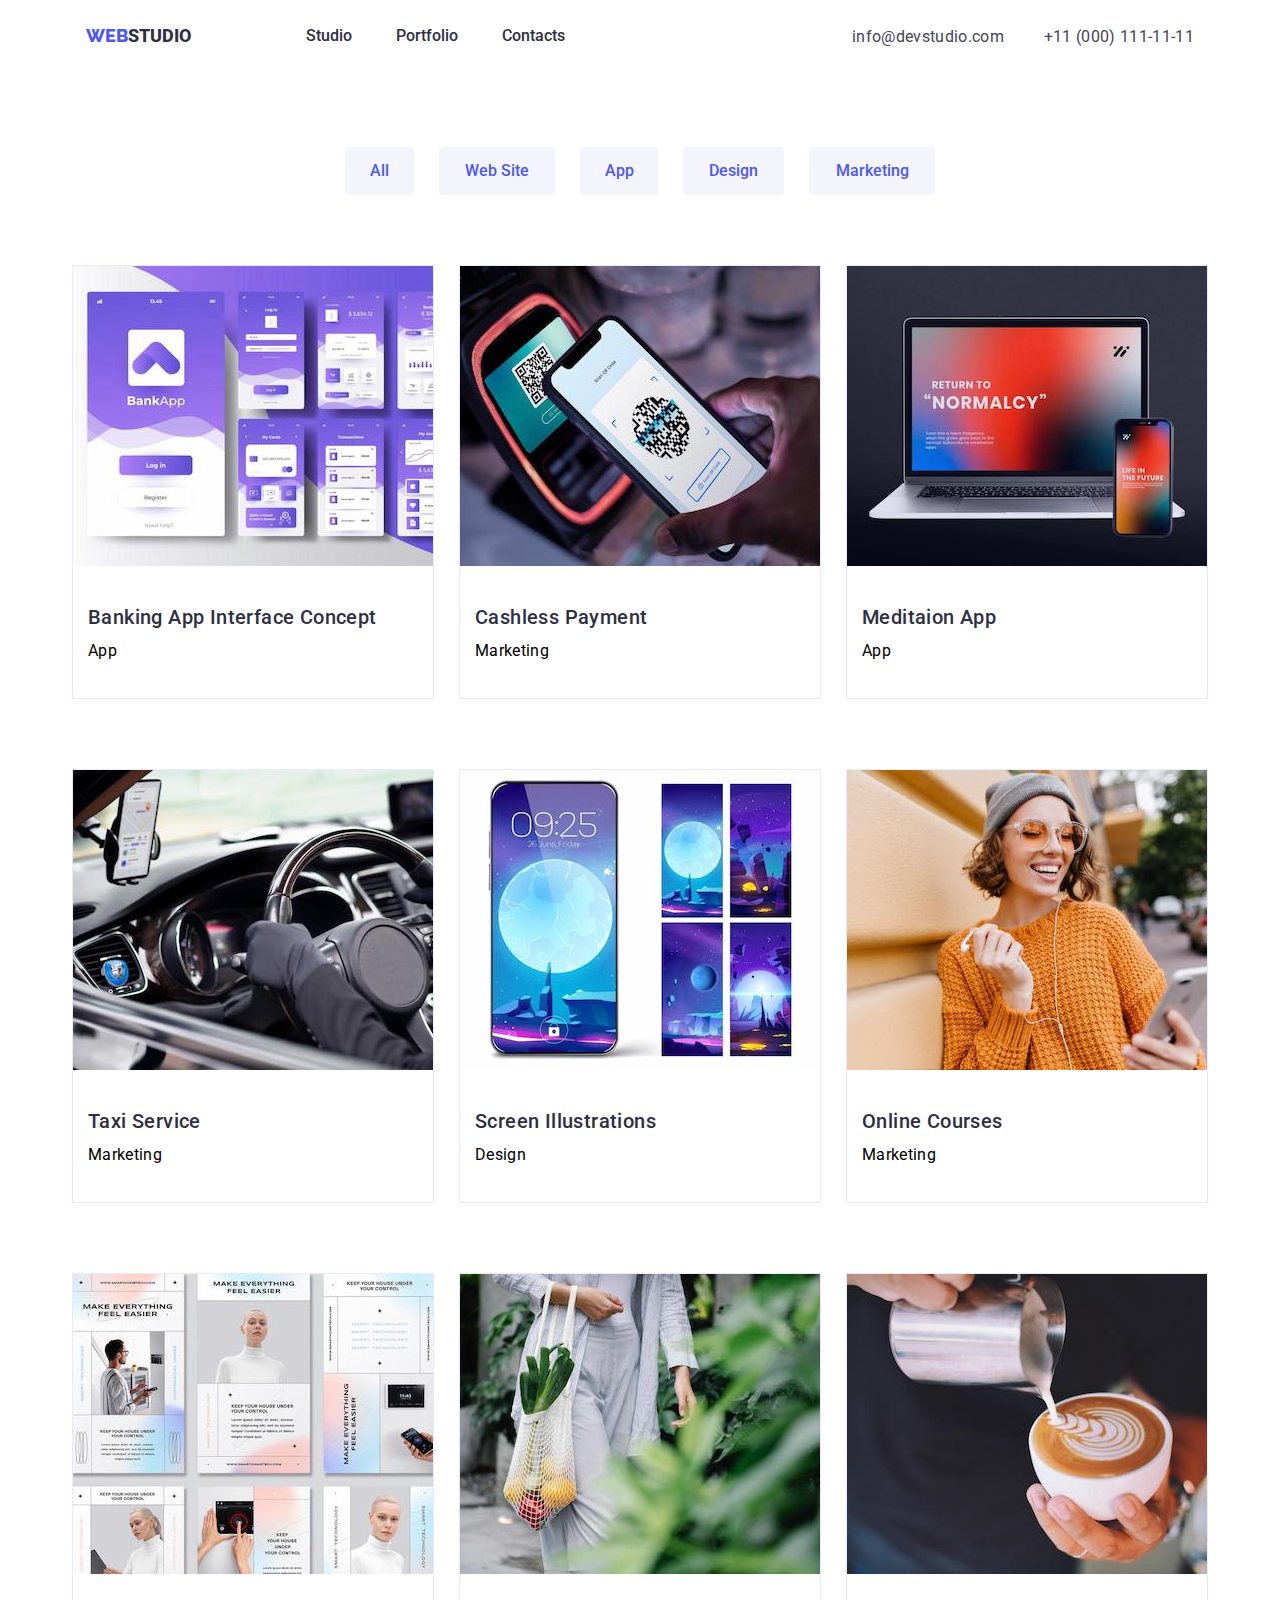
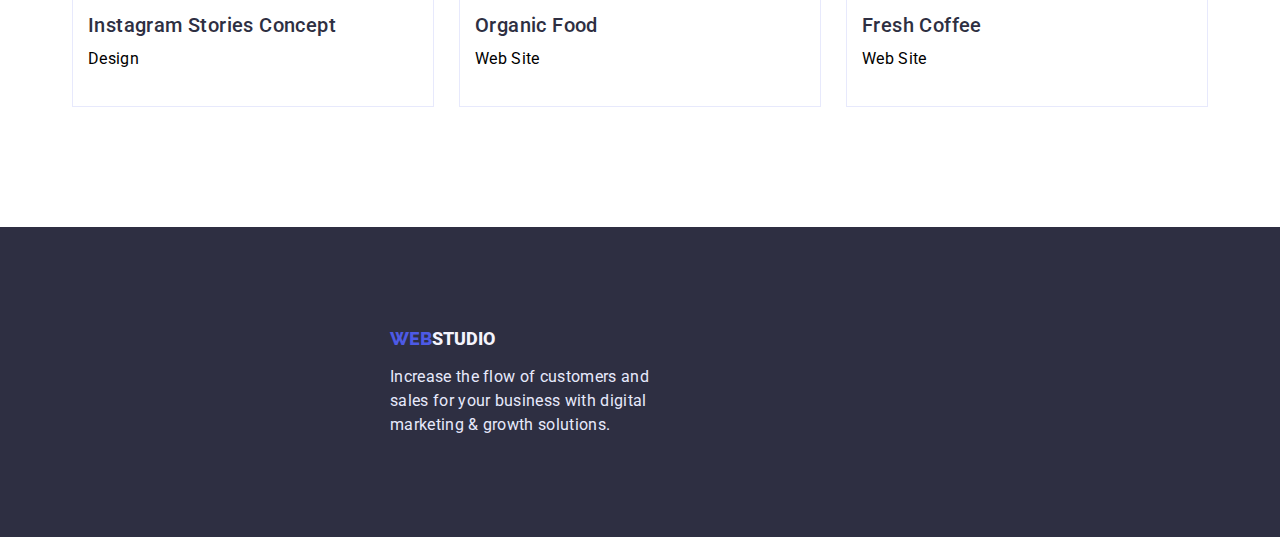
==== portfolio.html @ e14fdb41 "Update portfolio.html" ====
<!DOCTYPE html>
<html lang="en">

<head>
    <meta charset="UTF-8">
    <meta http-equiv="X-UA-Compatible" content="IE=edge">
    <meta name="viewport" content="width=device-width, initial-scale=1.0">
    <link href="https://fonts.googleapis.com/css2?family=Roboto:wght@400;500;700&display=swap" rel="stylesheet">
    <link href="https://fonts.googleapis.com/css2?family=Raleway:wght@800&display=swap" rel="stylesheet">
    <title>WebStudio</title>
    <link rel="stylesheet" href="style/portfolio.css">
    <link rel="stylesheet" href="node_modules/modern-normalize/modern-normalize.css" type="text/html">
</head>

<body>
    <header class="webstudio-header">
        <nav class="webstudio-nav">
            <a class="webstudio-nav-logo" href="./index.html"><span class="webstudio-nav-link-color">WEB</span>STUDIO</a>
            <ul class="webstudio-header-menu">
                <li><a href="./index.html">Studio</a></li>
                <li><a href="./portfolio.html">Portfolio</a></li>
                <li><a href="">Contacts</a></li>
            </ul>
        </nav>
        <address class="webstudio-header-contant">
            <ul class="webstudio-header-contant-email-phone">
                <li><a href="mailto:info@devstudio.com">info@devstudio.com</a></li>
                <li><a href="tel:+110001111111">+11 (000) 111-11-11</a></li>
            </ul>
        </address>
    </header>

    <main>
        <section class="webstudio-filter-container" >
            <ul class="webstudio-filter-buttons" width="1158">
                <li><button class="webstudio-services-style-buttons-all" type="button">All</button></li>
                <li><button class="webstudio-services-style-buttons-web-site" type="button">Web Site</button></li>
                <li><button class="webstudio-services-style-buttons-app" type="button">App</button></li>
                <li><button class="webstudio-services-style-buttons-design" type="button">Design</button></li>
                <li><button class="webstudio-services-style-buttons-marketing" type="button">Marketing</button></li>
            </ul>

                <ul class="webstudio-filter-services-cards" width="1158">
                    <li class="webstudio-cards-banking-app-section">
                        <img src="images/banking-app-edited-1.jpg" alt="banking-app" width="360">
                        <h2 class="webstudio-cards-banking-app-title">Banking App Interface Concept</h2>
                        <p class="webstudio-cards-banking-app-text">App</p>
                    </li>
                    <li class="webstudio-cards-cashless-payment-section">
                        <img src="images/cashless-payment-edited-2.jpg" alt="cashless-payment" width="360">
                        <h2 class="webstudio-cards-cashless-payment-title">Cashless Payment</h2>
                        <p class="webstudio-cards-cashless-payment-text">Marketing</p>
                    </li>
                    <li class="webstudio-cards-meditaion-app-section">
                        <img src="images/meditataion-app-edited-3.jpg" alt="meditaion-app" width="360">
                        <h2 class="webstudio-cards-meditaion-app-title">Meditaion App</h2>
                        <p class="webstudio-cards-meditaion-app-text">App</p>
                    </li>
                </ul>
                <ul class="webstudio-filter-services-cards">
                    <li class="webstudio-cards-taxi-service-section">
                        <img src="images/taxi-service-edited-4.jpg" alt="taxi-service" width="360">
                        <h2 class="webstudio-cards-taxi-service-title">Taxi Service</h2>
                        <p class="webstudio-cards-taxi-service-text">Marketing</p>
                    </li>
                    <li class="webstudio-cards-screen-illustrations-section">
                        <img src="images/screen-illustrations-edited-5.jpg" alt="screen-illustrations" width="360">
                        <h2 class="webstudio-cards-screen-illustrations-title">Screen Illustrations</h2>
                        <p class="webstudio-cards-screen-illustrations-text">Design</p>
                    </li>
                    <li class="webstudio-cards-online-courses-section">
                        <img src="images/online-courses-edited-6.jpg" alt="online-courses" width="360">
                        <h2 class="webstudio-cards-online-courses-title">Online Courses</h2>
                        <p class="webstudio-cards-online-courses-text">Marketing</p>
                    </li>
                </ul>
                <ul class="webstudio-filter-services-cards">
                    <li class="webstudio-cards-instagram-stories-concept-section">
                        <img src="images/instagram-stories-concept-7.jpg" alt="instagram-stories-concept" width="360">
                        <h2 class="webstudio-cards-online-courses-title">Instagram Stories Concept</h2>
                        <p class="webstudio-cards-online-courses-text">Design</p>
                    </li>
                    <li class="webstudio-cards-organic-food-section">
                        <img src="images/organic-food-edited-8.jpg" alt="organic-food" width="360">
                        <h2 class="webstudio-cards-online-courses-title">Organic Food</h2>
                        <p class="webstudio-cards-online-courses-text">Web Site</p>
                    </li>
                    <li class="webstudio-cards-fresh-coffee-section">
                        <img src="images/fresh-coffee-edited-9.jpg" alt="organic-food" width="360">
                        <h2 class="webstudio-cards-fresh-coffee-title">Fresh Coffee</h2>
                        <p class="webstudio-cards-fresh-coffee-text">Web Site</p>
                    </li>
                </ul>

        </section>
    </main>

    <footer class="webstudio-footer">
        <a class="webstudio-footer-logo" href="./index.html"><span class="webstudio-footer-link-color">WEB</span>STUDIO</a>
    
        <p class="webstudio-footer-text">Increase the flow of customers and sales for your business with digital marketing &
            growth solutions.</p>
    </footer>
</body>
</html>
---- style/portfolio.css ----
* {
    margin: 0;
    padding: 0;
    font-family: 'Roboto', sans-serif;
    text-decoration: none;
    list-style: none;
}

:root {
    --Primary-Brand: #4D5AE5;
    --Pressed-state: #404BBF;
    --Dark: #2E2F42;
    --Text: #434455;
    --Light: #F4F4FD;
    --White: #FFFFFF;
    --Accent: #E7E9FC;
    --Cloud: #F4F4FD;
}

/*Header*/

.webstudio-header {
    height: 72px;
    display: flex;
    justify-content: center;
    flex-wrap: wrap;
    align-self: center;
}

.webstudio-nav {
    display: flex;
    align-items: center;
}

.webstudio-header-menu {
    width: 361px;
    height: 24px;
    font-size: 16px;
    margin-left: 75px;
}

.webstudio-nav-logo {
    color: var(--Dark);
    font-style: normal;
    font-weight: 800;
    font-size: 18px;
    line-height: 1.33;
}

.webstudio-nav-link-color {
    color: var(--Primary-Brand);
    font-family: 'Raleway';
    font-style: normal;
    font-weight: 800;
    font-size: 18px;
    line-height: 1;
}

.webstudio-header-menu a {
    font-style: normal;
    font-weight: 500;
    font-size: 16px;
    line-height: 1.5;
    color: var(--Dark);
}

.webstudio-header-menu a:hover {
    cursor: pointer;
}

.webstudio-header-menu li {
    display: inline-block;
    padding-left: 40px;
}

.webstudio-header-contant-email-phone {
    display: flex;
    margin-left: 185px;
}

.webstudio-header-contant-email-phone li {
    padding-left: 40px;
    padding-top: 25px;
}

.webstudio-header-contant a {
    color: var(--Text);
    font-style: normal;
    font-weight: 400;
    font-size: 16px;
    line-height: 1.5;
    letter-spacing: 0.02em;
}

/*Services*/

.webstudio-filter-container {
    margin-top: 75px;
}

.webstudio-filter-buttons {
    display: flex;
    justify-content: center;
    flex-wrap: wrap;
    margin-right: auto;
    margin-left: auto;
}

.webstudio-services-style-buttons-all {
    width: 69px;
    height: 48px;
    border: none;
    outline: none;
    background: var(--Light);
    color: var(--Primary-Brand);
    border-radius: 4px;
    font-weight: 500;
    font-size: 16px;
    line-height: 24px;
}

.webstudio-services-style-buttons-all:hover,
.webstudio-services-style-buttons-all:focus {
    background: var(--Pressed-state);
    color: var(--White);
    cursor: pointer;
    box-shadow: 0px 3px 1px rgba(0, 0, 0, 0.1),
        0px 2px 1px rgba(0, 0, 0, 0.08),
        0px 2px 2px rgba(0, 0, 0, 0.12);
}

.webstudio-services-style-buttons-web-site {
    width: 116px;
    height: 48px;
    border: none;
    outline: none;
    background: var(--Light);
    color: var(--Primary-Brand);
    border-radius: 4px;
    font-weight: 500;
    font-size: 16px;
    line-height: 24px;
    margin-left: 25px;
}

.webstudio-services-style-buttons-web-site:hover,
.webstudio-services-style-buttons-web-site:focus {
    background: var(--Pressed-state);
    color: var(--White);
    cursor: pointer;
    box-shadow: 0px 3px 1px rgba(0, 0, 0, 0.1),
        0px 2px 1px rgba(0, 0, 0, 0.08),
        0px 2px 2px rgba(0, 0, 0, 0.12);
}

.webstudio-services-style-buttons-app {
    width: 78px;
    height: 48px;
    border: none;
    outline: none;
    background: var(--Light);
    color: var(--Primary-Brand);
    border-radius: 4px;
    font-weight: 500;
    font-size: 16px;
    line-height: 24px;
    margin-left: 25px;
}

.webstudio-services-style-buttons-app:hover,
.webstudio-services-style-buttons-app:focus {
    background: var(--Pressed-state);
    color: var(--White);
    cursor: pointer;
    box-shadow: 0px 3px 1px rgba(0, 0, 0, 0.1),
        0px 2px 1px rgba(0, 0, 0, 0.08),
        0px 2px 2px rgba(0, 0, 0, 0.12);
}

.webstudio-services-style-buttons-design {
    width: 101px;
    height: 48px;
    border: none;
    outline: none;
    background: var(--Light);
    color: var(--Primary-Brand);
    border-radius: 4px;
    font-weight: 500;
    font-size: 16px;
    line-height: 24px;
    margin-left: 25px;
}

.webstudio-services-style-buttons-design:hover,
.webstudio-services-style-buttons-design:focus {
    background: var(--Pressed-state);
    color: var(--White);
    cursor: pointer;
    box-shadow: 0px 3px 1px rgba(0, 0, 0, 0.1),
        0px 2px 1px rgba(0, 0, 0, 0.08),
        0px 2px 2px rgba(0, 0, 0, 0.12);
}

.webstudio-services-style-buttons-marketing {
    width: 126px;
    height: 48px;
    border: none;
    outline: none;
    background: var(--Light);
    color: var(--Primary-Brand);
    border-radius: 4px;
    font-weight: 500;
    font-size: 16px;
    line-height: 24px;
    margin-left: 25px;
}

.webstudio-services-style-buttons-marketing:hover,
.webstudio-services-style-buttons-marketing:focus {
    background: var(--Pressed-state);
    color: var(--White);
    cursor: pointer;
    box-shadow: 0px 3px 1px rgba(0, 0, 0, 0.1),
        0px 2px 1px rgba(0, 0, 0, 0.08),
        0px 2px 2px rgba(0, 0, 0, 0.12);
}

/*filter-services*/

.webstudio-filter-services-cards {
    display: flex;
    flex-wrap: wrap;
    justify-content: center;
    margin: 70px 50px;
}

/*banking-app*/

.webstudio-cards-banking-app-section {
    width: 360px;
    border: 1px solid var(--Accent);
    background: var(--White);
}

.webstudio-filter-services-cards-container {
    display: flex;
    justify-content: center;
    align-items: center;
}

.webstudio-cards-banking-app-title {
    font-style: normal;
    font-weight: 500;
    font-size: 20px;
    line-height: 1.2;
    letter-spacing: 0.02em;
    color: var(--Dark);
    padding-top: 35px;
    padding-left: 15px;
}

.webstudio-cards-banking-app-text {
    padding: 10px 0px 35px 15px;
    font-style: normal;
    font-size: 16px;
    line-height: 1.5;
    letter-spacing: 0.02em;
}

/*Cashless Payment*/

.webstudio-cards-cashless-payment-section {
    width: 360px;
    border: 1px solid var(--Accent);
    background: var(--White);
    margin-left: 25px;
}

.webstudio-cards-cashless-payment-title {
    font-style: normal;
    font-weight: 500;
    font-size: 20px;
    line-height: 1.2;
    letter-spacing: 0.02em;
    color: var(--Dark);
    padding-top: 35px;
    padding-left: 15px;
}

.webstudio-cards-cashless-payment-text {
    padding: 10px 0px 35px 15px;
    font-style: normal;
    font-size: 16px;
    line-height: 1.5;
    letter-spacing: 0.02em;
}

/*Meditaion App*/

.webstudio-cards-meditaion-app-section {
    width: 360px;
    border: 1px solid var(--Accent);
    background: var(--White);
    margin-left: 25px;
}

.webstudio-cards-meditaion-app-title {
    font-style: normal;
    font-weight: 500;
    font-size: 20px;
    line-height: 1.2;
    letter-spacing: 0.02em;
    color: var(--Dark);
    padding-top: 35px;
    padding-left: 15px;
}

.webstudio-cards-meditaion-app-text {
    padding: 10px 0px 35px 15px;
    font-style: normal;
    font-size: 16px;
    line-height: 1.5;
    letter-spacing: 0.02em;
}

/*Taxi Service*/

.webstudio-cards-taxi-service-section {
    width: 360px;
    border: 1px solid var(--Accent);
    background: var(--White);
}

.webstudio-cards-taxi-service-title {
    font-style: normal;
    font-weight: 500;
    font-size: 20px;
    line-height: 1.2;
    letter-spacing: 0.02em;
    color: var(--Dark);
    padding-top: 35px;
    padding-left: 15px;
}

.webstudio-cards-taxi-service-text {
    padding: 10px 0px 35px 15px;
    font-style: normal;
    font-size: 16px;
    line-height: 1.5;
    letter-spacing: 0.02em;
}

/*Screen Illustrations*/

.webstudio-cards-screen-illustrations-section {
    width: 360px;
    border: 1px solid var(--Accent);
    background: var(--White);
    margin-left: 25px;
}

.webstudio-cards-screen-illustrations-title {
    font-style: normal;
    font-weight: 500;
    font-size: 20px;
    line-height: 1.2;
    letter-spacing: 0.02em;
    color: var(--Dark);
    padding-top: 35px;
    padding-left: 15px;
}

.webstudio-cards-screen-illustrations-text {
    padding: 10px 0px 35px 15px;
    font-style: normal;
    font-size: 16px;
    line-height: 1.5;
    letter-spacing: 0.02em;
}

/*Online Courses*/

.webstudio-cards-online-courses-section {
    width: 360px;
    border: 1px solid var(--Accent);
    background: var(--White);
    margin-left: 25px;
}

.webstudio-cards-online-courses-title {
    font-style: normal;
    font-weight: 500;
    font-size: 20px;
    line-height: 1.2;
    letter-spacing: 0.02em;
    color: var(--Dark);
    padding-top: 35px;
    padding-left: 15px;
}

.webstudio-cards-online-courses-text {
    padding: 10px 0px 35px 15px;
    font-style: normal;
    font-size: 16px;
    line-height: 1.5;
    letter-spacing: 0.02em;
}

/*Instagram Stories Concept*/

.webstudio-cards-instagram-stories-concept-section {
    width: 360px;
    border: 1px solid var(--Accent);
    background: var(--White);
}

.webstudio-cards-instagram-stories-concept-title {
    font-style: normal;
    font-weight: 500;
    font-size: 20px;
    line-height: 1.2;
    letter-spacing: 0.02em;
    color: var(--Dark);
    padding-top: 35px;
    padding-left: 15px;
}

.webstudio-cards-instagram-stories-concept-text {
    padding: 10px 0px 35px 15px;
    font-style: normal;
    font-size: 16px;
    line-height: 1.5;
    letter-spacing: 0.02em;
}

/*Organic Food*/

.webstudio-cards-organic-food-section {
    width: 360px;
    border: 1px solid var(--Accent);
    background: var(--White);
    margin-left: 25px;
}

.webstudio-cards-organic-food-title {
    font-style: normal;
    font-weight: 500;
    font-size: 20px;
    line-height: 1.2;
    letter-spacing: 0.02em;
    color: var(--Dark);
    padding-top: 35px;
    padding-left: 15px;
}

.webstudio-cards-organic-food-text {
    padding: 10px 0px 35px 15px;
    font-style: normal;
    font-size: 16px;
    line-height: 1.5;
    letter-spacing: 0.02em;
}

/*Fresh Coffee*/

.webstudio-cards-fresh-coffee-section {
    width: 360px;
    border: 1px solid var(--Accent);
    background: var(--White);
    margin-left: 25px;
}

.webstudio-cards-fresh-coffee-title {
    font-style: normal;
    font-weight: 500;
    font-size: 20px;
    line-height: 1.2;
    letter-spacing: 0.02em;
    color: var(--Dark);
    padding-top: 35px;
    padding-left: 15px;
}

.webstudio-cards-fresh-coffee-text {
    padding: 10px 0px 35px 15px;
    font-style: normal;
    font-size: 16px;
    line-height: 1.5;
    letter-spacing: 0.02em;
}

/*Footer*/

.webstudio-footer {
    display: flex;
    flex-direction: column;
    justify-content: center;
    padding-left: 390px;
    height: 310px;
    background: var(--Dark);
    margin-top: 120px;
}

.webstudio-footer-logo {
    color: var(--Cloud);
    font-style: normal;
    font-weight: 800;
    font-size: 18px;
    line-height: 1.33;
}

.webstudio-footer-link-color {
    color: var(--Primary-Brand);
    font-family: 'Raleway';
    font-style: normal;
    font-weight: 800;
    font-size: 18px;
    line-height: 1;
}

.webstudio-footer-text {
    width: 264px;
    font-style: normal;
    font-weight: 400;
    font-size: 16px;
    line-height: 1.5;
    color: var(--Accent);
    padding-top: 15px;
    letter-spacing: 0.02em;
}
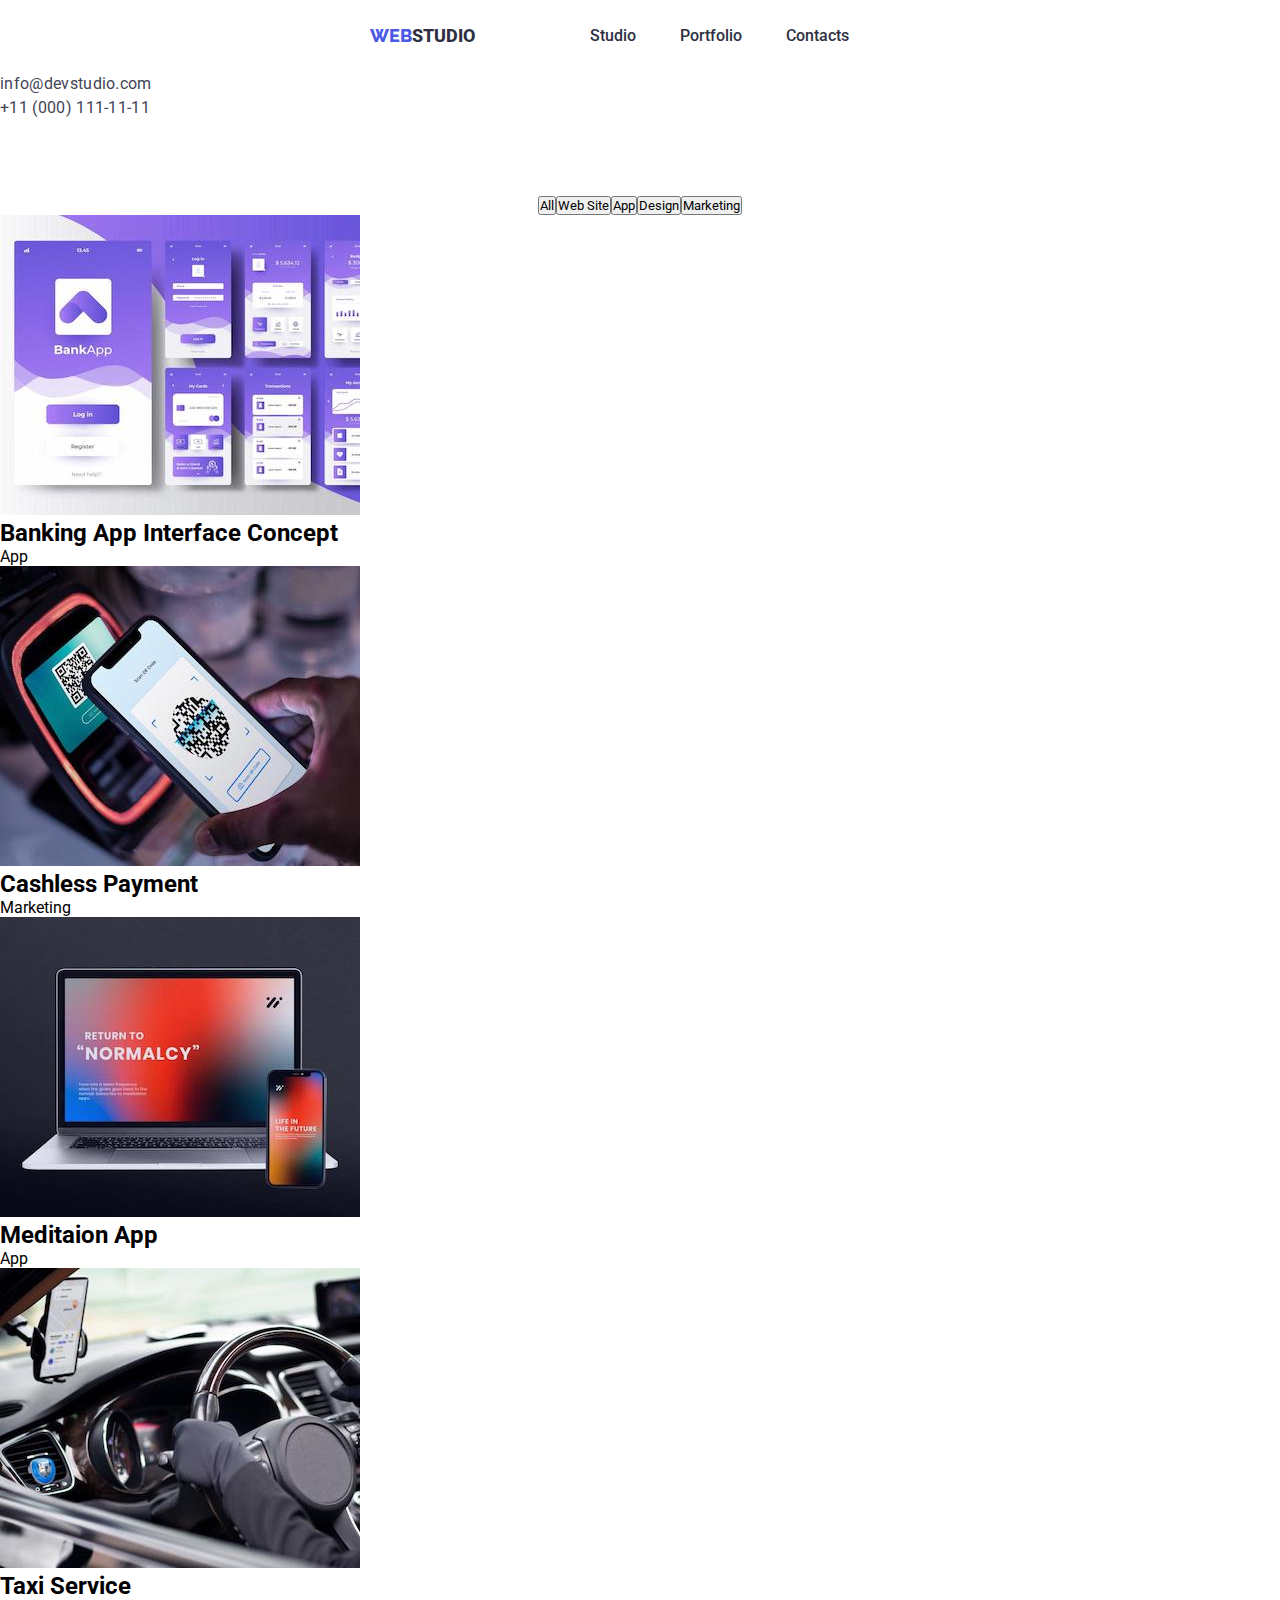
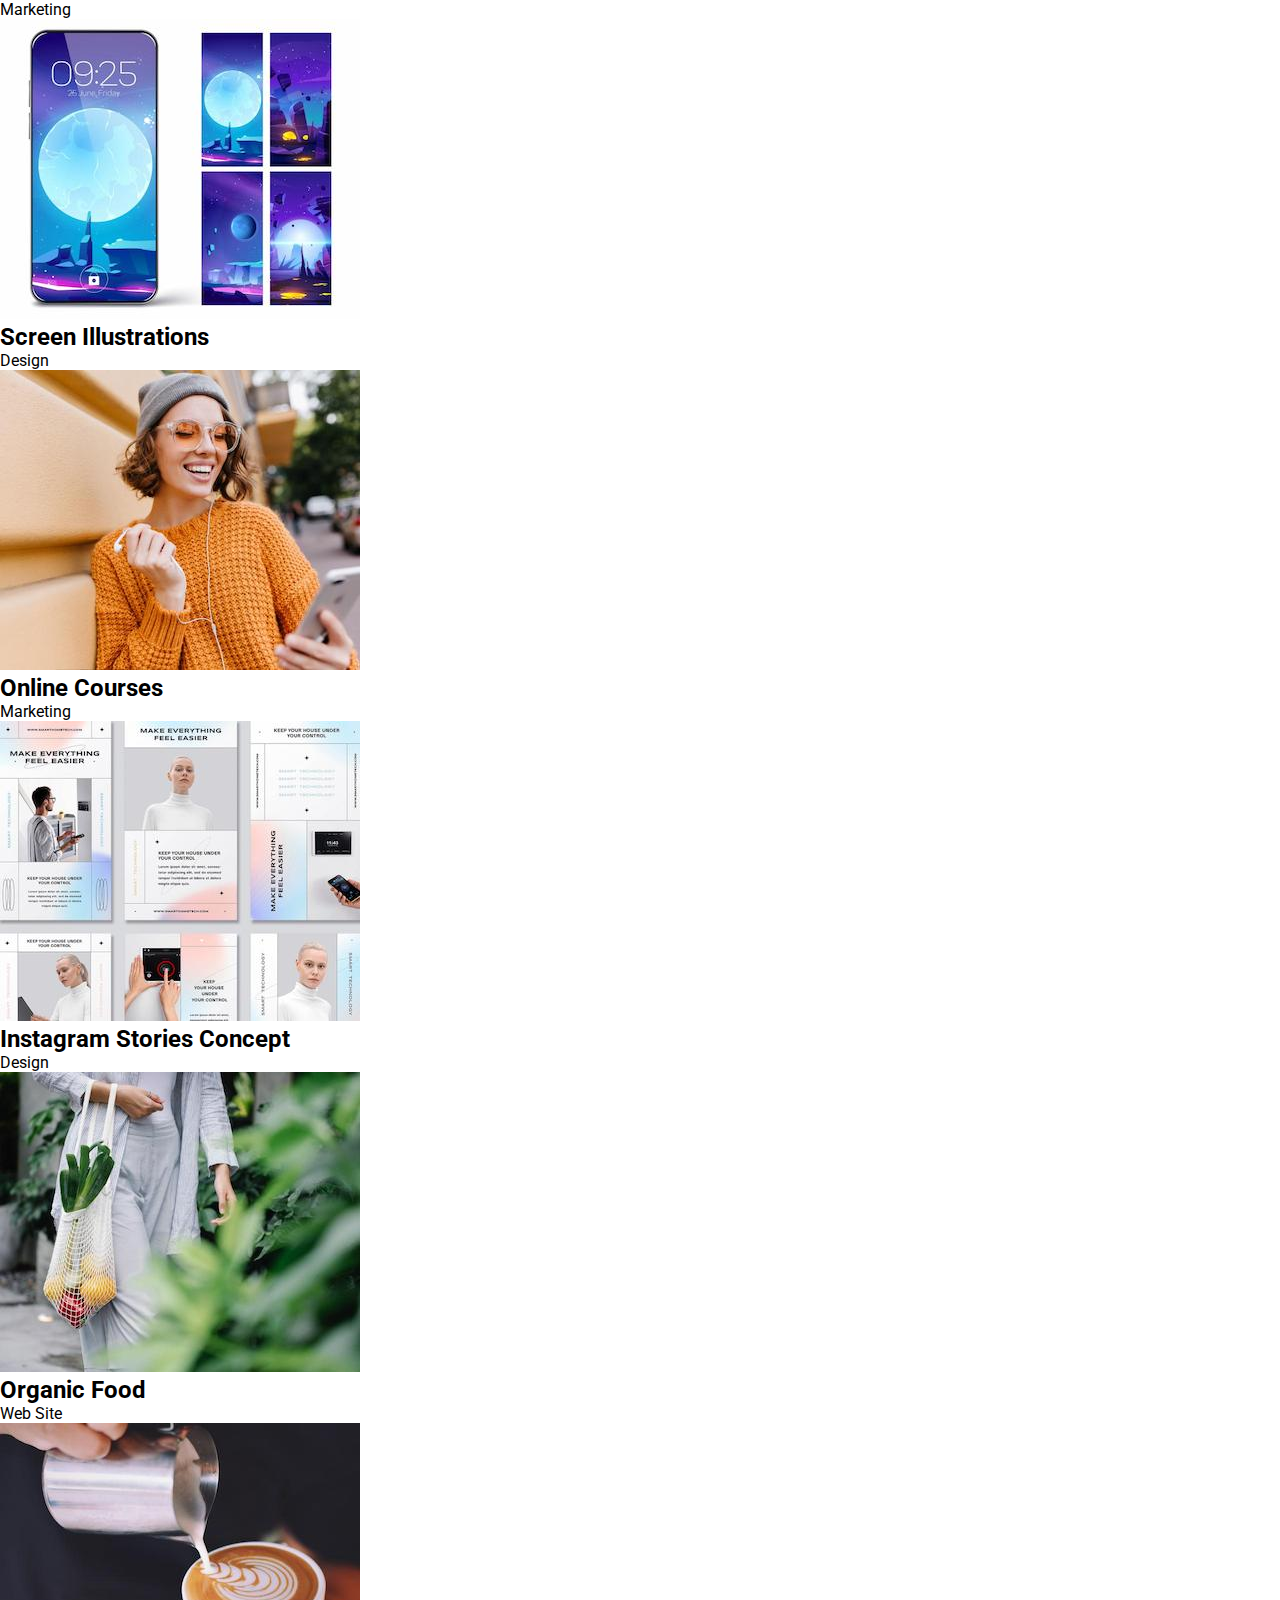
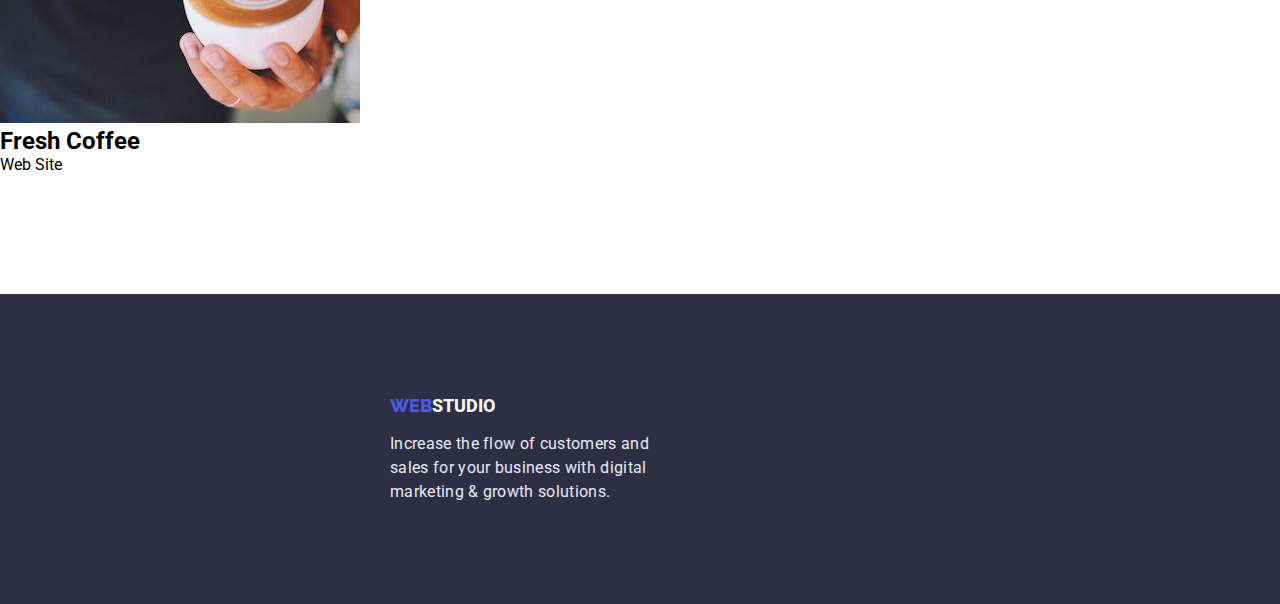
==== commit cf0168f5: "Add files via upload" ====
--- a/portfolio.html
+++ b/portfolio.html
@@ -13,93 +13,96 @@
 </head>
 
 <body>
-    <header class="webstudio-header">
-        <nav class="webstudio-nav">
-            <a class="webstudio-nav-logo" href="./index.html"><span class="webstudio-nav-link-color">WEB</span>STUDIO</a>
-            <ul class="webstudio-header-menu">
-                <li><a href="./index.html">Studio</a></li>
-                <li><a href="./portfolio.html">Portfolio</a></li>
-                <li><a href="">Contacts</a></li>
+    <div class="webstudio-header-border">
+        <div class="webstudio-header-container">
+            <header class="webstudio-header">
+                <nav class="webstudio-nav">
+                    <a class="webstudio-nav-logo" href="./index.html"><span class="webstudio-nav-link-color">WEB</span>STUDIO</a>
+                    <ul class="webstudio-header-menu">
+                        <li><a href="./index.html">Studio</a></li>
+                        <li><a href="./portfolio.html">Portfolio</a></li>
+                        <li><a href="">Contacts</a></li>
+                    </ul>
+                </nav>
+            </header>
+            <address class="webstudio-header-contant">
+                <ul>
+                    <li><a href="mailto:info@devstudio.com">info@devstudio.com</a></li>
+                    <li><a href="tel:+110001111111">+11 (000) 111-11-11</a></li>
+                </ul>
+            </address>
+        </div>
+    </div>
+    <main>
+        <section class="webstudio-filter-container">
+            <ul class="webstudio-filter-buttons">
+                <li><button class="webstudio-services-style-buttons-items" type="button">All</button></li>
+                <li><button class="webstudio-services-style-buttons-items" type="button">Web Site</button></li>
+                <li><button class="webstudio-services-style-buttons-items" type="button">App</button></li>
+                <li><button class="webstudio-services-style-buttons-items" type="button">Design</button></li>
+                <li><button class="webstudio-services-style-buttons-items" type="button">Marketing</button></li>
             </ul>
-        </nav>
-        <address class="webstudio-header-contant">
-            <ul class="webstudio-header-contant-email-phone">
-                <li><a href="mailto:info@devstudio.com">info@devstudio.com</a></li>
-                <li><a href="tel:+110001111111">+11 (000) 111-11-11</a></li>
-            </ul>
-        </address>
-    </header>
-
-    <main>
-        <section class="webstudio-filter-container" >
-            <ul class="webstudio-filter-buttons" width="1158">
-                <li><button class="webstudio-services-style-buttons-all" type="button">All</button></li>
-                <li><button class="webstudio-services-style-buttons-web-site" type="button">Web Site</button></li>
-                <li><button class="webstudio-services-style-buttons-app" type="button">App</button></li>
-                <li><button class="webstudio-services-style-buttons-design" type="button">Design</button></li>
-                <li><button class="webstudio-services-style-buttons-marketing" type="button">Marketing</button></li>
-            </ul>
-
-                <ul class="webstudio-filter-services-cards" width="1158">
-                    <li class="webstudio-cards-banking-app-section">
+        </section>
+            <div class="webstudio-filter-portfolio-jobs-container">
+                <ul class="webstudio-filter-portfolio-jobs-cards">
+                    <li class="webstudio-filter-portfolio-jobs-cards-items">
                         <img src="images/banking-app-edited-1.jpg" alt="banking-app" width="360">
-                        <h2 class="webstudio-cards-banking-app-title">Banking App Interface Concept</h2>
-                        <p class="webstudio-cards-banking-app-text">App</p>
+                        <h2 class="webstudio-filter-portfolio-jobs-cards-items-titles">Banking App Interface Concept</h2>
+                        <p class="webstudio-filter-portfolio-jobs-cards-items-texts">App</p>
                     </li>
-                    <li class="webstudio-cards-cashless-payment-section">
+                    <li class="webstudio-filter-portfolio-jobs-cards-items">
                         <img src="images/cashless-payment-edited-2.jpg" alt="cashless-payment" width="360">
-                        <h2 class="webstudio-cards-cashless-payment-title">Cashless Payment</h2>
-                        <p class="webstudio-cards-cashless-payment-text">Marketing</p>
+                        <h2 class="webstudio-filter-portfolio-jobs-cards-items-titles">Cashless Payment</h2>
+                        <p class="webstudio-filter-portfolio-jobs-cards-items-texts">Marketing</p>
                     </li>
-                    <li class="webstudio-cards-meditaion-app-section">
+                    <li class="webstudio-filter-portfolio-jobs-cards-items">
                         <img src="images/meditataion-app-edited-3.jpg" alt="meditaion-app" width="360">
-                        <h2 class="webstudio-cards-meditaion-app-title">Meditaion App</h2>
-                        <p class="webstudio-cards-meditaion-app-text">App</p>
+                        <h2 class="webstudio-filter-portfolio-jobs-cards-items-titles">Meditaion App</h2>
+                        <p class="webstudio-filter-portfolio-jobs-cards-items-texts">App</p>
+                    </li>
+                    <li class="webstudio-filter-portfolio-jobs-cards-items">
+                        <img src="images/taxi-service-edited-4.jpg" alt="taxi-service" width="360">
+                        <h2 class="webstudio-filter-portfolio-jobs-cards-items-titles">Taxi Service</h2>
+                        <p class="webstudio-filter-portfolio-jobs-cards-items-texts">Marketing</p>
+                    </li>
+                    <li class="webstudio-filter-portfolio-jobs-cards-items">
+                        <img src="images/screen-illustrations-edited-5.jpg" alt="screen-illustrations" width="360">
+                        <h2 class="webstudio-filter-portfolio-jobs-cards-items-titles">Screen Illustrations</h2>
+                        <p class="webstudio-filter-portfolio-jobs-cards-items-texts">Design</p>
+                    </li>
+                    <li class="webstudio-filter-portfolio-jobs-cards-items">
+                        <img src="images/online-courses-edited-6.jpg" alt="online-courses" width="360">
+                        <h2 class="webstudio-filter-portfolio-jobs-cards-items-titles">Online Courses</h2>
+                        <p class="webstudio-filter-portfolio-jobs-cards-items-texts">Marketing</p>
+                    </li>
+                    <li class="webstudio-filter-portfolio-jobs-cards-items">
+                        <img src="images/instagram-stories-concept-7.jpg" alt="instagram-stories-concept" width="360">
+                        <h2 class="webstudio-filter-portfolio-jobs-cards-items-titles">Instagram Stories Concept</h2>
+                        <p class="webstudio-filter-portfolio-jobs-cards-items-texts">Design</p>
+                    </li>
+                    <li class="webstudio-filter-portfolio-jobs-cards-items">
+                        <img src="images/organic-food-edited-8.jpg" alt="organic-food" width="360">
+                        <h2 class="webstudio-filter-portfolio-jobs-cards-items-titles">Organic Food</h2>
+                        <p class="webstudio-filter-portfolio-jobs-cards-items-texts">Web Site</p>
+                    </li>
+                    <li class="webstudio-filter-portfolio-jobs-cards-items">
+                        <img src="images/fresh-coffee-edited-9.jpg" alt="organic-food" width="360">
+                        <h2 class="webstudio-filter-portfolio-jobs-cards-items-titles">Fresh Coffee</h2>
+                        <p class="webstudio-filter-portfolio-jobs-cards-items-texts">Web Site</p>
                     </li>
                 </ul>
-                <ul class="webstudio-filter-services-cards">
-                    <li class="webstudio-cards-taxi-service-section">
-                        <img src="images/taxi-service-edited-4.jpg" alt="taxi-service" width="360">
-                        <h2 class="webstudio-cards-taxi-service-title">Taxi Service</h2>
-                        <p class="webstudio-cards-taxi-service-text">Marketing</p>
-                    </li>
-                    <li class="webstudio-cards-screen-illustrations-section">
-                        <img src="images/screen-illustrations-edited-5.jpg" alt="screen-illustrations" width="360">
-                        <h2 class="webstudio-cards-screen-illustrations-title">Screen Illustrations</h2>
-                        <p class="webstudio-cards-screen-illustrations-text">Design</p>
-                    </li>
-                    <li class="webstudio-cards-online-courses-section">
-                        <img src="images/online-courses-edited-6.jpg" alt="online-courses" width="360">
-                        <h2 class="webstudio-cards-online-courses-title">Online Courses</h2>
-                        <p class="webstudio-cards-online-courses-text">Marketing</p>
-                    </li>
-                </ul>
-                <ul class="webstudio-filter-services-cards">
-                    <li class="webstudio-cards-instagram-stories-concept-section">
-                        <img src="images/instagram-stories-concept-7.jpg" alt="instagram-stories-concept" width="360">
-                        <h2 class="webstudio-cards-online-courses-title">Instagram Stories Concept</h2>
-                        <p class="webstudio-cards-online-courses-text">Design</p>
-                    </li>
-                    <li class="webstudio-cards-organic-food-section">
-                        <img src="images/organic-food-edited-8.jpg" alt="organic-food" width="360">
-                        <h2 class="webstudio-cards-online-courses-title">Organic Food</h2>
-                        <p class="webstudio-cards-online-courses-text">Web Site</p>
-                    </li>
-                    <li class="webstudio-cards-fresh-coffee-section">
-                        <img src="images/fresh-coffee-edited-9.jpg" alt="organic-food" width="360">
-                        <h2 class="webstudio-cards-fresh-coffee-title">Fresh Coffee</h2>
-                        <p class="webstudio-cards-fresh-coffee-text">Web Site</p>
-                    </li>
-                </ul>
-
-        </section>
+            </div>
+        
     </main>
 
     <footer class="webstudio-footer">
-        <a class="webstudio-footer-logo" href="./index.html"><span class="webstudio-footer-link-color">WEB</span>STUDIO</a>
-    
-        <p class="webstudio-footer-text">Increase the flow of customers and sales for your business with digital marketing &
-            growth solutions.</p>
+        <div class="webstudio-footer-container">
+            <a class="webstudio-footer-logo" href="./index.html"><span
+                    class="webstudio-footer-link-color">WEB</span>STUDIO</a>
+            <p class="webstudio-footer-text">Increase the flow of customers and sales for your business with digital marketing & growth solutions.</p>
+        </div>
     </footer>
+
 </body>
-</html>
+
+</html>--- a/style/portfolio.css
+++ b/style/portfolio.css
@@ -99,6 +99,7 @@
 }
 
 .webstudio-filter-buttons {
+    width: 1158px;
     display: flex;
     justify-content: center;
     flex-wrap: wrap;
@@ -527,4 +528,4 @@
     color: var(--Accent);
     padding-top: 15px;
     letter-spacing: 0.02em;
-}+}
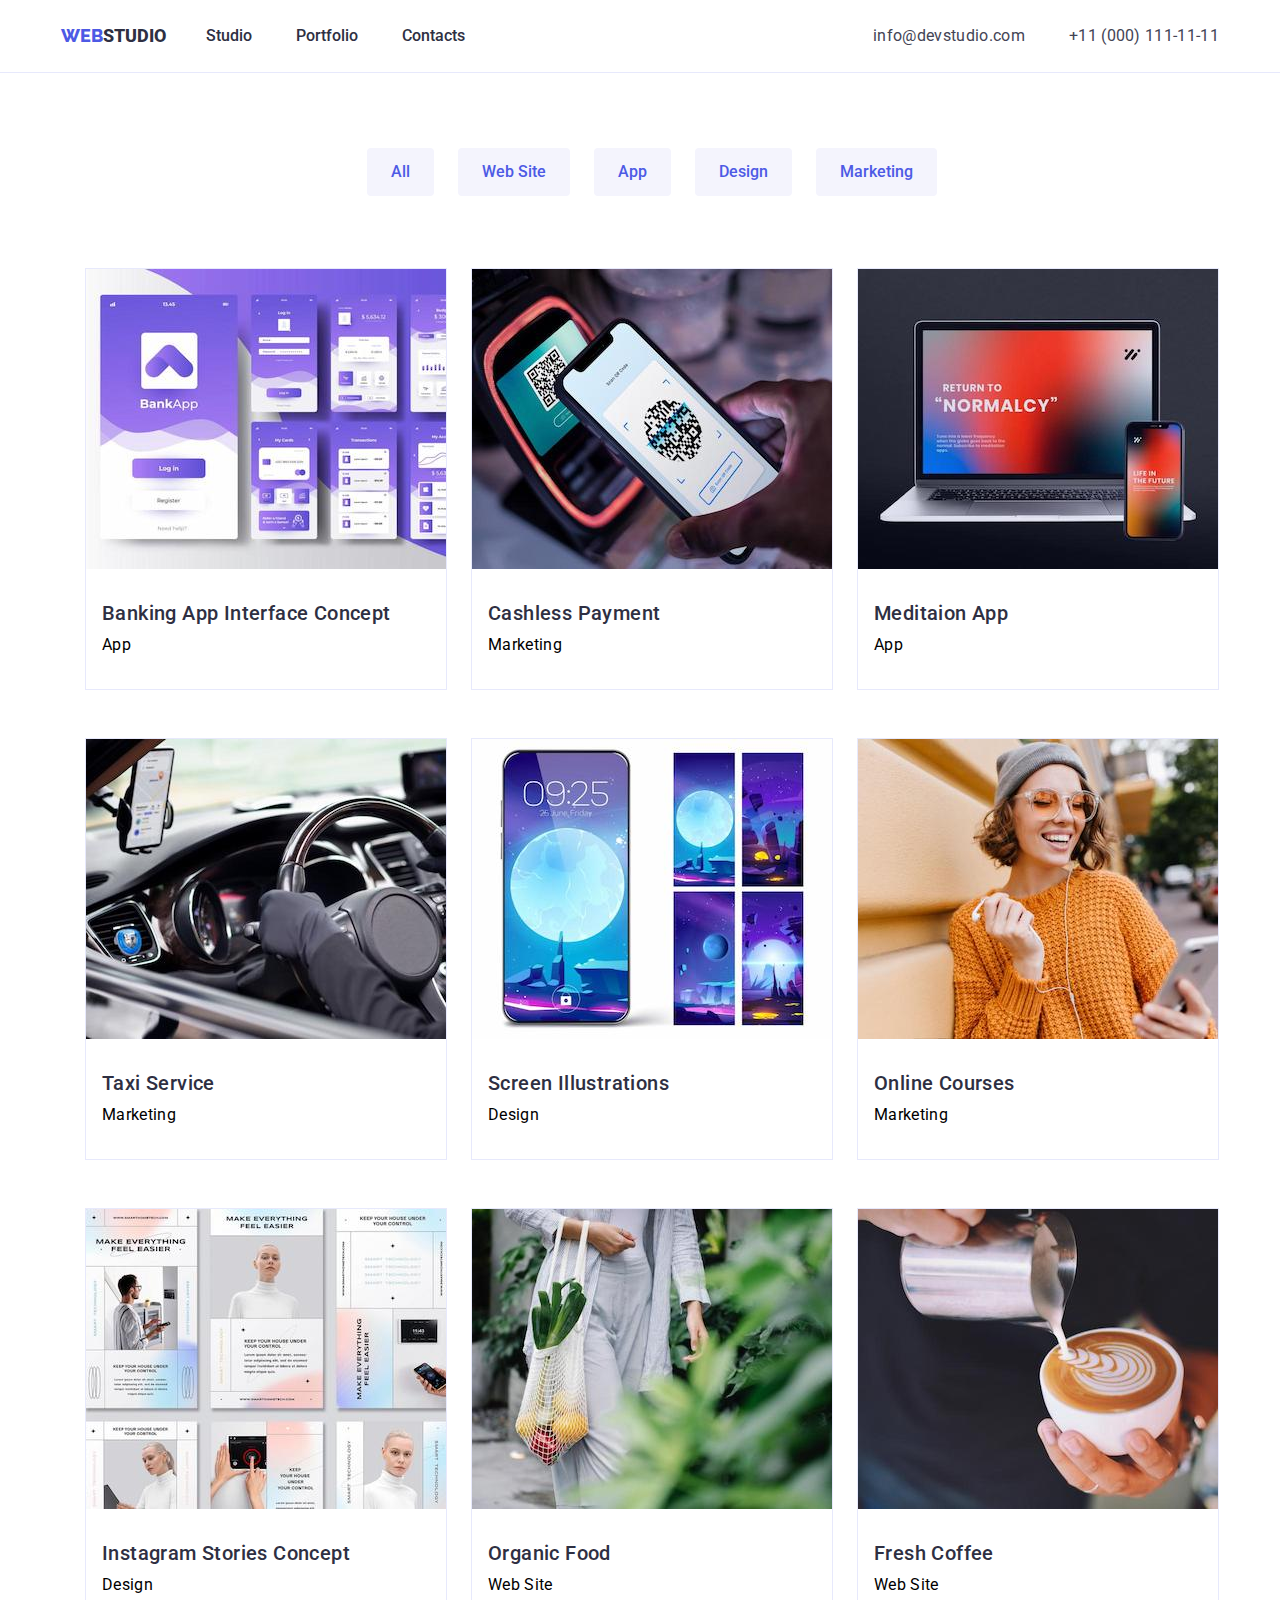
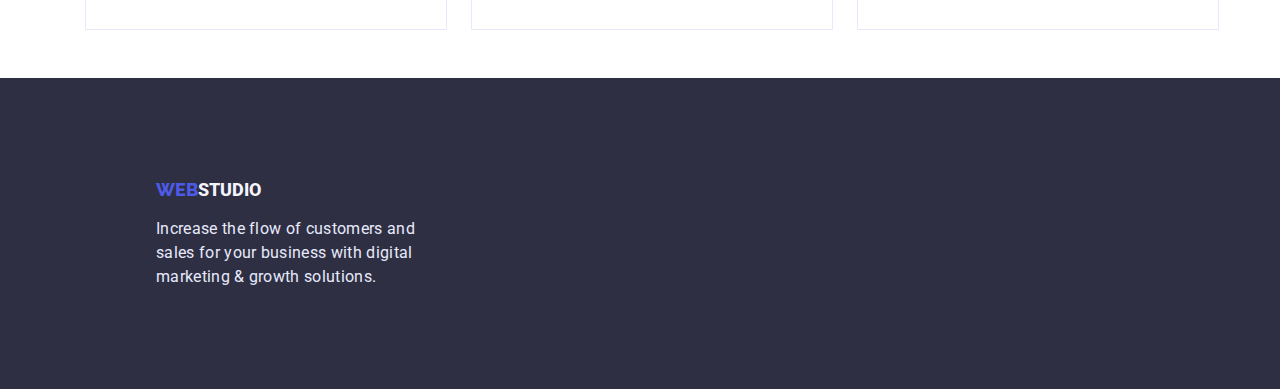
==== commit 7b006f16: "Add files via upload" ====
--- a/portfolio.html
+++ b/portfolio.html
@@ -13,93 +13,109 @@
 </head>
 
 <body>
-    <div class="webstudio-header-border">
+    <header class="webstudio-header">
         <div class="webstudio-header-container">
-            <header class="webstudio-header">
-                <nav class="webstudio-nav">
-                    <a class="webstudio-nav-logo" href="./index.html"><span class="webstudio-nav-link-color">WEB</span>STUDIO</a>
-                    <ul class="webstudio-header-menu">
-                        <li><a href="./index.html">Studio</a></li>
-                        <li><a href="./portfolio.html">Portfolio</a></li>
-                        <li><a href="">Contacts</a></li>
+            <nav class="webstudio-nav">
+                <a class="webstudio-nav-logo" href="./index.html"><span class="webstudio-nav-link-color">WEB</span>STUDIO</a>
+                <ul class="webstudio-header-menu">
+                    <li><a href="./index.html">Studio</a></li>
+                    <li><a href="./portfolio.html">Portfolio</a></li>
+                    <li><a href="">Contacts</a></li>
+                </ul>
+                <address class="webstudio-header-contant">
+                    <ul>
+                        <li><a href="mailto:info@devstudio.com">info@devstudio.com</a></li>
+                        <li><a href="tel:+110001111111">+11 (000) 111-11-11</a></li>
                     </ul>
-                </nav>
-            </header>
-            <address class="webstudio-header-contant">
-                <ul>
-                    <li><a href="mailto:info@devstudio.com">info@devstudio.com</a></li>
-                    <li><a href="tel:+110001111111">+11 (000) 111-11-11</a></li>
-                </ul>
-            </address>
+                </address>
+            </nav>
         </div>
-    </div>
+    </header>
     <main>
         <section class="webstudio-filter-container">
-            <ul class="webstudio-filter-buttons">
-                <li><button class="webstudio-services-style-buttons-items" type="button">All</button></li>
-                <li><button class="webstudio-services-style-buttons-items" type="button">Web Site</button></li>
-                <li><button class="webstudio-services-style-buttons-items" type="button">App</button></li>
-                <li><button class="webstudio-services-style-buttons-items" type="button">Design</button></li>
-                <li><button class="webstudio-services-style-buttons-items" type="button">Marketing</button></li>
-            </ul>
-        </section>
-            <div class="webstudio-filter-portfolio-jobs-container">
+            <div class="webstudio-filter-portfolio-jobs-container"></div>
+                <ul class="webstudio-filter-buttons">
+                    <li><button class="webstudio-services-style-buttons-items" type="button">All</button></li>
+                    <li><button class="webstudio-services-style-buttons-items" type="button">Web Site</button></li>
+                    <li><button class="webstudio-services-style-buttons-items" type="button">App</button></li>
+                    <li><button class="webstudio-services-style-buttons-items" type="button">Design</button></li>
+                    <li><button class="webstudio-services-style-buttons-items" type="button">Marketing</button></li>
+                </ul>
                 <ul class="webstudio-filter-portfolio-jobs-cards">
                     <li class="webstudio-filter-portfolio-jobs-cards-items">
                         <img src="images/banking-app-edited-1.jpg" alt="banking-app" width="360">
-                        <h2 class="webstudio-filter-portfolio-jobs-cards-items-titles">Banking App Interface Concept</h2>
-                        <p class="webstudio-filter-portfolio-jobs-cards-items-texts">App</p>
+                        <div class="webstudio-filter-portfolio-jobs-cards-items-styles">
+                            <h2 class="webstudio-filter-portfolio-jobs-cards-items-titles">Banking App Interface Concept</h2>
+                            <p class="webstudio-filter-portfolio-jobs-cards-items-texts">App</p>
+                        </div>
                     </li>
                     <li class="webstudio-filter-portfolio-jobs-cards-items">
                         <img src="images/cashless-payment-edited-2.jpg" alt="cashless-payment" width="360">
-                        <h2 class="webstudio-filter-portfolio-jobs-cards-items-titles">Cashless Payment</h2>
-                        <p class="webstudio-filter-portfolio-jobs-cards-items-texts">Marketing</p>
+                        <div class="webstudio-filter-portfolio-jobs-cards-items-styles">
+                            <h2 class="webstudio-filter-portfolio-jobs-cards-items-titles">Cashless Payment</h2>
+                            <p class="webstudio-filter-portfolio-jobs-cards-items-texts">Marketing</p>
+                        </div>
                     </li>
                     <li class="webstudio-filter-portfolio-jobs-cards-items">
                         <img src="images/meditataion-app-edited-3.jpg" alt="meditaion-app" width="360">
-                        <h2 class="webstudio-filter-portfolio-jobs-cards-items-titles">Meditaion App</h2>
-                        <p class="webstudio-filter-portfolio-jobs-cards-items-texts">App</p>
+                        <div class="webstudio-filter-portfolio-jobs-cards-items-styles">
+                            <h2 class="webstudio-filter-portfolio-jobs-cards-items-titles">Meditaion App</h2>
+                            <p class="webstudio-filter-portfolio-jobs-cards-items-texts">App</p>
+                        </div>
                     </li>
                     <li class="webstudio-filter-portfolio-jobs-cards-items">
                         <img src="images/taxi-service-edited-4.jpg" alt="taxi-service" width="360">
-                        <h2 class="webstudio-filter-portfolio-jobs-cards-items-titles">Taxi Service</h2>
-                        <p class="webstudio-filter-portfolio-jobs-cards-items-texts">Marketing</p>
+                        <div class="webstudio-filter-portfolio-jobs-cards-items-styles">
+                            <h2 class="webstudio-filter-portfolio-jobs-cards-items-titles">Taxi Service</h2>
+                            <p class="webstudio-filter-portfolio-jobs-cards-items-texts">Marketing</p>
+                        </div>
                     </li>
                     <li class="webstudio-filter-portfolio-jobs-cards-items">
                         <img src="images/screen-illustrations-edited-5.jpg" alt="screen-illustrations" width="360">
-                        <h2 class="webstudio-filter-portfolio-jobs-cards-items-titles">Screen Illustrations</h2>
-                        <p class="webstudio-filter-portfolio-jobs-cards-items-texts">Design</p>
+                        <div class="webstudio-filter-portfolio-jobs-cards-items-styles">
+                            <h2 class="webstudio-filter-portfolio-jobs-cards-items-titles">Screen Illustrations</h2>
+                            <p class="webstudio-filter-portfolio-jobs-cards-items-texts">Design</p>
+                        </div>
                     </li>
                     <li class="webstudio-filter-portfolio-jobs-cards-items">
                         <img src="images/online-courses-edited-6.jpg" alt="online-courses" width="360">
-                        <h2 class="webstudio-filter-portfolio-jobs-cards-items-titles">Online Courses</h2>
-                        <p class="webstudio-filter-portfolio-jobs-cards-items-texts">Marketing</p>
+                        <div class="webstudio-filter-portfolio-jobs-cards-items-styles">
+                            <h2 class="webstudio-filter-portfolio-jobs-cards-items-titles">Online Courses</h2>
+                            <p class="webstudio-filter-portfolio-jobs-cards-items-texts">Marketing</p>
+                        </div>
                     </li>
                     <li class="webstudio-filter-portfolio-jobs-cards-items">
                         <img src="images/instagram-stories-concept-7.jpg" alt="instagram-stories-concept" width="360">
-                        <h2 class="webstudio-filter-portfolio-jobs-cards-items-titles">Instagram Stories Concept</h2>
-                        <p class="webstudio-filter-portfolio-jobs-cards-items-texts">Design</p>
+                        <div class="webstudio-filter-portfolio-jobs-cards-items-styles">
+                            <h2 class="webstudio-filter-portfolio-jobs-cards-items-titles">Instagram Stories Concept</h2>
+                            <p class="webstudio-filter-portfolio-jobs-cards-items-texts">Design</p>
+                        </div>
                     </li>
                     <li class="webstudio-filter-portfolio-jobs-cards-items">
                         <img src="images/organic-food-edited-8.jpg" alt="organic-food" width="360">
-                        <h2 class="webstudio-filter-portfolio-jobs-cards-items-titles">Organic Food</h2>
-                        <p class="webstudio-filter-portfolio-jobs-cards-items-texts">Web Site</p>
+                        <div class="webstudio-filter-portfolio-jobs-cards-items-styles">
+                            <h2 class="webstudio-filter-portfolio-jobs-cards-items-titles">Organic Food</h2>
+                            <p class="webstudio-filter-portfolio-jobs-cards-items-texts">Web Site</p>
+                        </div>
                     </li>
                     <li class="webstudio-filter-portfolio-jobs-cards-items">
                         <img src="images/fresh-coffee-edited-9.jpg" alt="organic-food" width="360">
-                        <h2 class="webstudio-filter-portfolio-jobs-cards-items-titles">Fresh Coffee</h2>
-                        <p class="webstudio-filter-portfolio-jobs-cards-items-texts">Web Site</p>
+                        <div class="webstudio-filter-portfolio-jobs-cards-items-styles">
+                            <h2 class="webstudio-filter-portfolio-jobs-cards-items-titles">Fresh Coffee</h2>
+                            <p class="webstudio-filter-portfolio-jobs-cards-items-texts">Web Site</p>
+                        </div>
                     </li>
                 </ul>
             </div>
-        
+        </section>
     </main>
 
     <footer class="webstudio-footer">
         <div class="webstudio-footer-container">
-            <a class="webstudio-footer-logo" href="./index.html"><span
-                    class="webstudio-footer-link-color">WEB</span>STUDIO</a>
-            <p class="webstudio-footer-text">Increase the flow of customers and sales for your business with digital marketing & growth solutions.</p>
+            <div class="webstudio-footer-container-style">
+                <a class="webstudio-footer-logo" href="./index.html"><span class="webstudio-footer-link-color">WEB</span>STUDIO</a>
+                <p class="webstudio-footer-text">Increase the flow of customers and sales for your business with digital marketing & growth solutions.</p>
+            </div>
         </div>
     </footer>
 
--- a/style/portfolio.css
+++ b/style/portfolio.css
@@ -19,24 +19,25 @@
 
 /*Header*/
 
+.webstudio-header-container {
+    width: 1158px;
+    margin-left: auto;
+    margin-right: auto;
+    padding-left: 15px;
+    padding-right: 15px;
+}
+
 .webstudio-header {
-    height: 72px;
-    display: flex;
-    justify-content: center;
-    flex-wrap: wrap;
-    align-self: center;
+    padding: 24px 0;
+    border-bottom: 1px solid var(--Accent);
 }
 
 .webstudio-nav {
     display: flex;
-    align-items: center;
-}
-
-.webstudio-header-menu {
-    width: 361px;
-    height: 24px;
-    font-size: 16px;
-    margin-left: 75px;
+}
+
+.webstudio-nav li {
+    display: inline-block;
 }
 
 .webstudio-nav-logo {
@@ -64,25 +65,25 @@
     color: var(--Dark);
 }
 
-.webstudio-header-menu a:hover {
+.webstudio-header-menu a:hover,
+.webstudio-header-menu a:focus {
+    color: var(--Pressed-state);
     cursor: pointer;
 }
 
 .webstudio-header-menu li {
+    padding-left: 40px;
+}
+
+.webstudio-header-contant {
+    margin-left: auto;
+}
+
+.webstudio-header-contant li {
     display: inline-block;
     padding-left: 40px;
 }
 
-.webstudio-header-contant-email-phone {
-    display: flex;
-    margin-left: 185px;
-}
-
-.webstudio-header-contant-email-phone li {
-    padding-left: 40px;
-    padding-top: 25px;
-}
-
 .webstudio-header-contant a {
     color: var(--Text);
     font-style: normal;
@@ -92,10 +93,21 @@
     letter-spacing: 0.02em;
 }
 
+.webstudio-header-contant a:hover,
+.webstudio-header-contant a:focus {
+    color: var(--Pressed-state);
+    cursor: pointer;
+}
+
 /*Services*/
 
 .webstudio-filter-container {
+    width: 1158px;
     margin-top: 75px;
+    margin-left: auto;
+    margin-right: auto;
+    padding-left: 15px;
+    padding-right: 15px;
 }
 
 .webstudio-filter-buttons {
@@ -107,9 +119,7 @@
     margin-left: auto;
 }
 
-.webstudio-services-style-buttons-all {
-    width: 69px;
-    height: 48px;
+.webstudio-services-style-buttons-items {
     border: none;
     outline: none;
     background: var(--Light);
@@ -118,388 +128,78 @@
     font-weight: 500;
     font-size: 16px;
     line-height: 24px;
-}
-
-.webstudio-services-style-buttons-all:hover,
-.webstudio-services-style-buttons-all:focus {
+    padding: 12px 24px 12px 24px;
+    margin-left: 24px;
+}
+
+.webstudio-services-style-buttons-items:hover,
+.webstudio-services-style-buttons-items:focus {
     background: var(--Pressed-state);
     color: var(--White);
     cursor: pointer;
     box-shadow: 0px 3px 1px rgba(0, 0, 0, 0.1),
-        0px 2px 1px rgba(0, 0, 0, 0.08),
-        0px 2px 2px rgba(0, 0, 0, 0.12);
-}
-
-.webstudio-services-style-buttons-web-site {
-    width: 116px;
-    height: 48px;
-    border: none;
-    outline: none;
-    background: var(--Light);
-    color: var(--Primary-Brand);
-    border-radius: 4px;
-    font-weight: 500;
-    font-size: 16px;
-    line-height: 24px;
-    margin-left: 25px;
-}
-
-.webstudio-services-style-buttons-web-site:hover,
-.webstudio-services-style-buttons-web-site:focus {
-    background: var(--Pressed-state);
-    color: var(--White);
-    cursor: pointer;
-    box-shadow: 0px 3px 1px rgba(0, 0, 0, 0.1),
-        0px 2px 1px rgba(0, 0, 0, 0.08),
-        0px 2px 2px rgba(0, 0, 0, 0.12);
-}
-
-.webstudio-services-style-buttons-app {
-    width: 78px;
-    height: 48px;
-    border: none;
-    outline: none;
-    background: var(--Light);
-    color: var(--Primary-Brand);
-    border-radius: 4px;
-    font-weight: 500;
-    font-size: 16px;
-    line-height: 24px;
-    margin-left: 25px;
-}
-
-.webstudio-services-style-buttons-app:hover,
-.webstudio-services-style-buttons-app:focus {
-    background: var(--Pressed-state);
-    color: var(--White);
-    cursor: pointer;
-    box-shadow: 0px 3px 1px rgba(0, 0, 0, 0.1),
-        0px 2px 1px rgba(0, 0, 0, 0.08),
-        0px 2px 2px rgba(0, 0, 0, 0.12);
-}
-
-.webstudio-services-style-buttons-design {
-    width: 101px;
-    height: 48px;
-    border: none;
-    outline: none;
-    background: var(--Light);
-    color: var(--Primary-Brand);
-    border-radius: 4px;
-    font-weight: 500;
-    font-size: 16px;
-    line-height: 24px;
-    margin-left: 25px;
-}
-
-.webstudio-services-style-buttons-design:hover,
-.webstudio-services-style-buttons-design:focus {
-    background: var(--Pressed-state);
-    color: var(--White);
-    cursor: pointer;
-    box-shadow: 0px 3px 1px rgba(0, 0, 0, 0.1),
-        0px 2px 1px rgba(0, 0, 0, 0.08),
-        0px 2px 2px rgba(0, 0, 0, 0.12);
-}
-
-.webstudio-services-style-buttons-marketing {
-    width: 126px;
-    height: 48px;
-    border: none;
-    outline: none;
-    background: var(--Light);
-    color: var(--Primary-Brand);
-    border-radius: 4px;
-    font-weight: 500;
-    font-size: 16px;
-    line-height: 24px;
-    margin-left: 25px;
-}
-
-.webstudio-services-style-buttons-marketing:hover,
-.webstudio-services-style-buttons-marketing:focus {
-    background: var(--Pressed-state);
-    color: var(--White);
-    cursor: pointer;
-    box-shadow: 0px 3px 1px rgba(0, 0, 0, 0.1),
-        0px 2px 1px rgba(0, 0, 0, 0.08),
-        0px 2px 2px rgba(0, 0, 0, 0.12);
-}
-
-/*filter-services*/
-
-.webstudio-filter-services-cards {
+                0px 2px 1px rgba(0, 0, 0, 0.08),
+                0px 2px 2px rgba(0, 0, 0, 0.12);
+}
+
+/*filter-portfolio-jobs*/
+
+.webstudio-filter-portfolio-jobs-container {
+    width: 1158px;
+}
+
+.webstudio-filter-portfolio-jobs-cards {
     display: flex;
     flex-wrap: wrap;
-    justify-content: center;
-    margin: 70px 50px;
-}
-
-/*banking-app*/
-
-.webstudio-cards-banking-app-section {
+    margin-top: 72px;
+}
+
+.webstudio-filter-portfolio-jobs-cards img {
+    display: block;
+    width: 100%;
+    height: auto;
+}
+
+.webstudio-filter-portfolio-jobs-cards-items {
     width: 360px;
     border: 1px solid var(--Accent);
     background: var(--White);
-}
-
-.webstudio-filter-services-cards-container {
-    display: flex;
-    justify-content: center;
-    align-items: center;
-}
-
-.webstudio-cards-banking-app-title {
+    display: flex;
+    flex-direction: column;
+    margin-left: 24px;
+    margin-bottom: 48px;
+}
+
+.webstudio-filter-portfolio-jobs-cards-items-styles {
+    padding: 32px 16px;
+}
+
+.webstudio-filter-portfolio-jobs-cards-items-titles {
     font-style: normal;
     font-weight: 500;
     font-size: 20px;
     line-height: 1.2;
     letter-spacing: 0.02em;
     color: var(--Dark);
-    padding-top: 35px;
-    padding-left: 15px;
-}
-
-.webstudio-cards-banking-app-text {
-    padding: 10px 0px 35px 15px;
-    font-style: normal;
-    font-size: 16px;
-    line-height: 1.5;
-    letter-spacing: 0.02em;
-}
-
-/*Cashless Payment*/
-
-.webstudio-cards-cashless-payment-section {
-    width: 360px;
-    border: 1px solid var(--Accent);
-    background: var(--White);
-    margin-left: 25px;
-}
-
-.webstudio-cards-cashless-payment-title {
-    font-style: normal;
-    font-weight: 500;
-    font-size: 20px;
-    line-height: 1.2;
-    letter-spacing: 0.02em;
-    color: var(--Dark);
-    padding-top: 35px;
-    padding-left: 15px;
-}
-
-.webstudio-cards-cashless-payment-text {
-    padding: 10px 0px 35px 15px;
-    font-style: normal;
-    font-size: 16px;
-    line-height: 1.5;
-    letter-spacing: 0.02em;
-}
-
-/*Meditaion App*/
-
-.webstudio-cards-meditaion-app-section {
-    width: 360px;
-    border: 1px solid var(--Accent);
-    background: var(--White);
-    margin-left: 25px;
-}
-
-.webstudio-cards-meditaion-app-title {
-    font-style: normal;
-    font-weight: 500;
-    font-size: 20px;
-    line-height: 1.2;
-    letter-spacing: 0.02em;
-    color: var(--Dark);
-    padding-top: 35px;
-    padding-left: 15px;
-}
-
-.webstudio-cards-meditaion-app-text {
-    padding: 10px 0px 35px 15px;
-    font-style: normal;
-    font-size: 16px;
-    line-height: 1.5;
-    letter-spacing: 0.02em;
-}
-
-/*Taxi Service*/
-
-.webstudio-cards-taxi-service-section {
-    width: 360px;
-    border: 1px solid var(--Accent);
-    background: var(--White);
-}
-
-.webstudio-cards-taxi-service-title {
-    font-style: normal;
-    font-weight: 500;
-    font-size: 20px;
-    line-height: 1.2;
-    letter-spacing: 0.02em;
-    color: var(--Dark);
-    padding-top: 35px;
-    padding-left: 15px;
-}
-
-.webstudio-cards-taxi-service-text {
-    padding: 10px 0px 35px 15px;
-    font-style: normal;
-    font-size: 16px;
-    line-height: 1.5;
-    letter-spacing: 0.02em;
-}
-
-/*Screen Illustrations*/
-
-.webstudio-cards-screen-illustrations-section {
-    width: 360px;
-    border: 1px solid var(--Accent);
-    background: var(--White);
-    margin-left: 25px;
-}
-
-.webstudio-cards-screen-illustrations-title {
-    font-style: normal;
-    font-weight: 500;
-    font-size: 20px;
-    line-height: 1.2;
-    letter-spacing: 0.02em;
-    color: var(--Dark);
-    padding-top: 35px;
-    padding-left: 15px;
-}
-
-.webstudio-cards-screen-illustrations-text {
-    padding: 10px 0px 35px 15px;
-    font-style: normal;
-    font-size: 16px;
-    line-height: 1.5;
-    letter-spacing: 0.02em;
-}
-
-/*Online Courses*/
-
-.webstudio-cards-online-courses-section {
-    width: 360px;
-    border: 1px solid var(--Accent);
-    background: var(--White);
-    margin-left: 25px;
-}
-
-.webstudio-cards-online-courses-title {
-    font-style: normal;
-    font-weight: 500;
-    font-size: 20px;
-    line-height: 1.2;
-    letter-spacing: 0.02em;
-    color: var(--Dark);
-    padding-top: 35px;
-    padding-left: 15px;
-}
-
-.webstudio-cards-online-courses-text {
-    padding: 10px 0px 35px 15px;
-    font-style: normal;
-    font-size: 16px;
-    line-height: 1.5;
-    letter-spacing: 0.02em;
-}
-
-/*Instagram Stories Concept*/
-
-.webstudio-cards-instagram-stories-concept-section {
-    width: 360px;
-    border: 1px solid var(--Accent);
-    background: var(--White);
-}
-
-.webstudio-cards-instagram-stories-concept-title {
-    font-style: normal;
-    font-weight: 500;
-    font-size: 20px;
-    line-height: 1.2;
-    letter-spacing: 0.02em;
-    color: var(--Dark);
-    padding-top: 35px;
-    padding-left: 15px;
-}
-
-.webstudio-cards-instagram-stories-concept-text {
-    padding: 10px 0px 35px 15px;
-    font-style: normal;
-    font-size: 16px;
-    line-height: 1.5;
-    letter-spacing: 0.02em;
-}
-
-/*Organic Food*/
-
-.webstudio-cards-organic-food-section {
-    width: 360px;
-    border: 1px solid var(--Accent);
-    background: var(--White);
-    margin-left: 25px;
-}
-
-.webstudio-cards-organic-food-title {
-    font-style: normal;
-    font-weight: 500;
-    font-size: 20px;
-    line-height: 1.2;
-    letter-spacing: 0.02em;
-    color: var(--Dark);
-    padding-top: 35px;
-    padding-left: 15px;
-}
-
-.webstudio-cards-organic-food-text {
-    padding: 10px 0px 35px 15px;
-    font-style: normal;
-    font-size: 16px;
-    line-height: 1.5;
-    letter-spacing: 0.02em;
-}
-
-/*Fresh Coffee*/
-
-.webstudio-cards-fresh-coffee-section {
-    width: 360px;
-    border: 1px solid var(--Accent);
-    background: var(--White);
-    margin-left: 25px;
-}
-
-.webstudio-cards-fresh-coffee-title {
-    font-style: normal;
-    font-weight: 500;
-    font-size: 20px;
-    line-height: 1.2;
-    letter-spacing: 0.02em;
-    color: var(--Dark);
-    padding-top: 35px;
-    padding-left: 15px;
-}
-
-.webstudio-cards-fresh-coffee-text {
-    padding: 10px 0px 35px 15px;
-    font-style: normal;
-    font-size: 16px;
-    line-height: 1.5;
-    letter-spacing: 0.02em;
+}
+
+.webstudio-filter-portfolio-jobs-cards-items-texts {
+    font-style: normal;
+    font-size: 16px;
+    line-height: 1.5;
+    letter-spacing: 0.02em;
+    padding-top: 8px;
 }
 
 /*Footer*/
 
+.webstudio-footer-container {
+    width: 264px;
+    padding: 100px 0px 100px 156px;
+}
+
 .webstudio-footer {
-    display: flex;
-    flex-direction: column;
-    justify-content: center;
-    padding-left: 390px;
-    height: 310px;
     background: var(--Dark);
-    margin-top: 120px;
 }
 
 .webstudio-footer-logo {
@@ -520,7 +220,6 @@
 }
 
 .webstudio-footer-text {
-    width: 264px;
     font-style: normal;
     font-weight: 400;
     font-size: 16px;
@@ -528,4 +227,4 @@
     color: var(--Accent);
     padding-top: 15px;
     letter-spacing: 0.02em;
-}
+}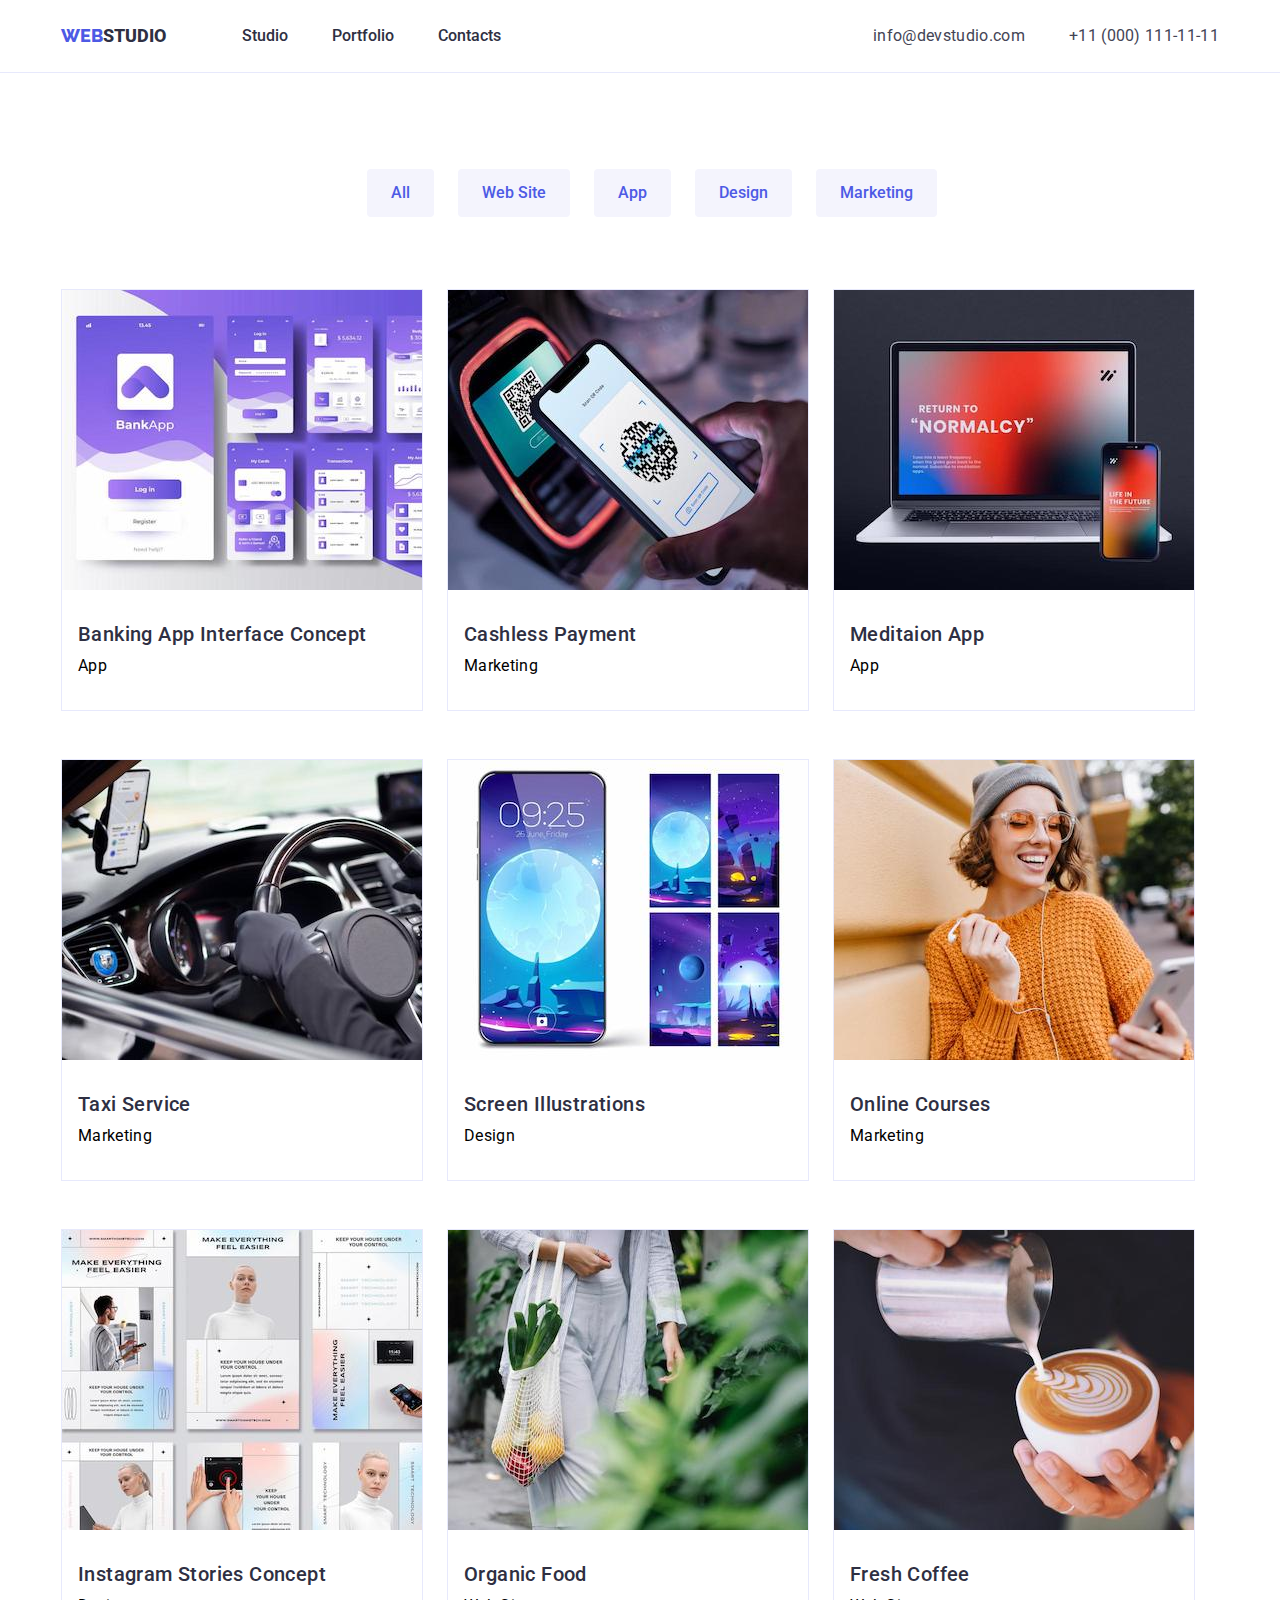
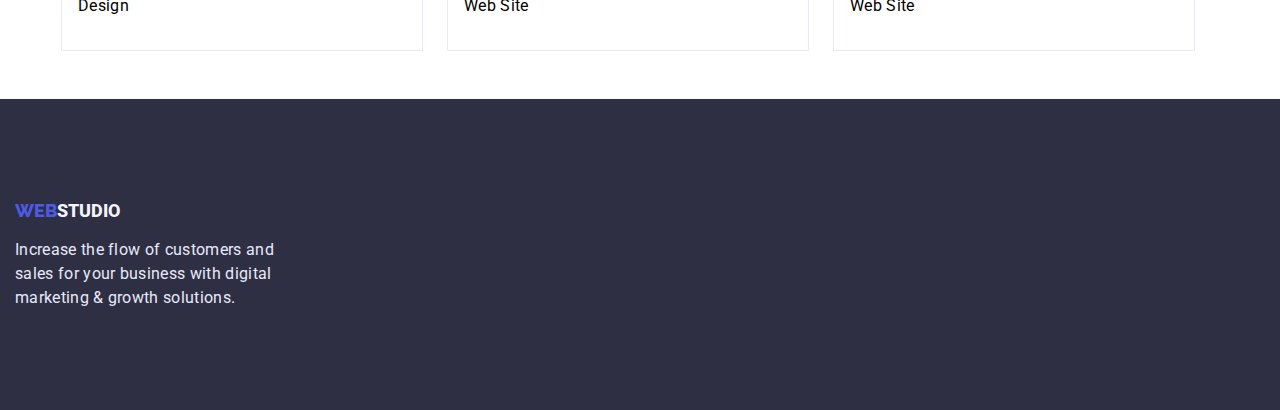
==== commit ca33ba97: "errors correction" ====
--- a/portfolio.html
+++ b/portfolio.html
@@ -33,7 +33,7 @@
     </header>
     <main>
         <section class="webstudio-filter-container">
-            <div class="webstudio-filter-portfolio-jobs-container"></div>
+            <div class="webstudio-filter-portfolio-jobs-container">
                 <ul class="webstudio-filter-buttons">
                     <li><button class="webstudio-services-style-buttons-items" type="button">All</button></li>
                     <li><button class="webstudio-services-style-buttons-items" type="button">Web Site</button></li>
--- a/style/portfolio.css
+++ b/style/portfolio.css
@@ -25,6 +25,7 @@
     margin-right: auto;
     padding-left: 15px;
     padding-right: 15px;
+    margin: 0 auto;
 }
 
 .webstudio-header {
@@ -38,6 +39,7 @@
 
 .webstudio-nav li {
     display: inline-block;
+    margin: 0px 0px 0px 40px;
 }
 
 .webstudio-nav-logo {
@@ -55,6 +57,10 @@
     font-weight: 800;
     font-size: 18px;
     line-height: 1;
+}
+
+.webstudio-header-menu {
+    margin-left: 76px;
 }
 
 .webstudio-header-menu a {
@@ -72,7 +78,11 @@
 }
 
 .webstudio-header-menu li {
-    padding-left: 40px;
+    margin-left: 40px;
+}
+
+.webstudio-header-menu li:first-child {
+    margin-left: 0px;
 }
 
 .webstudio-header-contant {
@@ -81,7 +91,7 @@
 
 .webstudio-header-contant li {
     display: inline-block;
-    padding-left: 40px;
+    margin-left: 40px;
 }
 
 .webstudio-header-contant a {
@@ -99,11 +109,16 @@
     cursor: pointer;
 }
 
+.webstudio-header-contant li:first-child {
+    margin-left: 0px;
+}
+
+
 /*Services*/
 
-.webstudio-filter-container {
+.webstudio-filter-portfolio-jobs-container {
     width: 1158px;
-    margin-top: 75px;
+    margin-top: 96px;
     margin-left: auto;
     margin-right: auto;
     padding-left: 15px;
@@ -111,12 +126,9 @@
 }
 
 .webstudio-filter-buttons {
-    width: 1158px;
     display: flex;
     justify-content: center;
     flex-wrap: wrap;
-    margin-right: auto;
-    margin-left: auto;
 }
 
 .webstudio-services-style-buttons-items {
@@ -128,7 +140,7 @@
     font-weight: 500;
     font-size: 16px;
     line-height: 24px;
-    padding: 12px 24px 12px 24px;
+    padding: 12px 24px;
     margin-left: 24px;
 }
 
@@ -142,11 +154,11 @@
                 0px 2px 2px rgba(0, 0, 0, 0.12);
 }
 
+.webstudio-filter-buttons li:first-child {
+    margin-left: 0px;
+} /*не розумію чому не спрацювує*/
+
 /*filter-portfolio-jobs*/
-
-.webstudio-filter-portfolio-jobs-container {
-    width: 1158px;
-}
 
 .webstudio-filter-portfolio-jobs-cards {
     display: flex;
@@ -191,15 +203,26 @@
     padding-top: 8px;
 }
 
+.webstudio-filter-portfolio-jobs-cards-items:nth-child(3n + 1) {
+    margin-left: 0px;
+}
+
 /*Footer*/
-
-.webstudio-footer-container {
-    width: 264px;
-    padding: 100px 0px 100px 156px;
-}
 
 .webstudio-footer {
     background: var(--Dark);
+    padding-left: 15px;
+    padding-right: 15px;
+    margin-left: auto;
+    margin-right: auto;
+}
+
+.webstudio-footer-container {
+    padding: 100px 0px 100px 0px;
+}
+
+.webstudio-footer-container-style {
+    width: 264px;
 }
 
 .webstudio-footer-logo {
@@ -225,6 +248,6 @@
     font-size: 16px;
     line-height: 1.5;
     color: var(--Accent);
-    padding-top: 15px;
+    margin-top: 15px;
     letter-spacing: 0.02em;
 }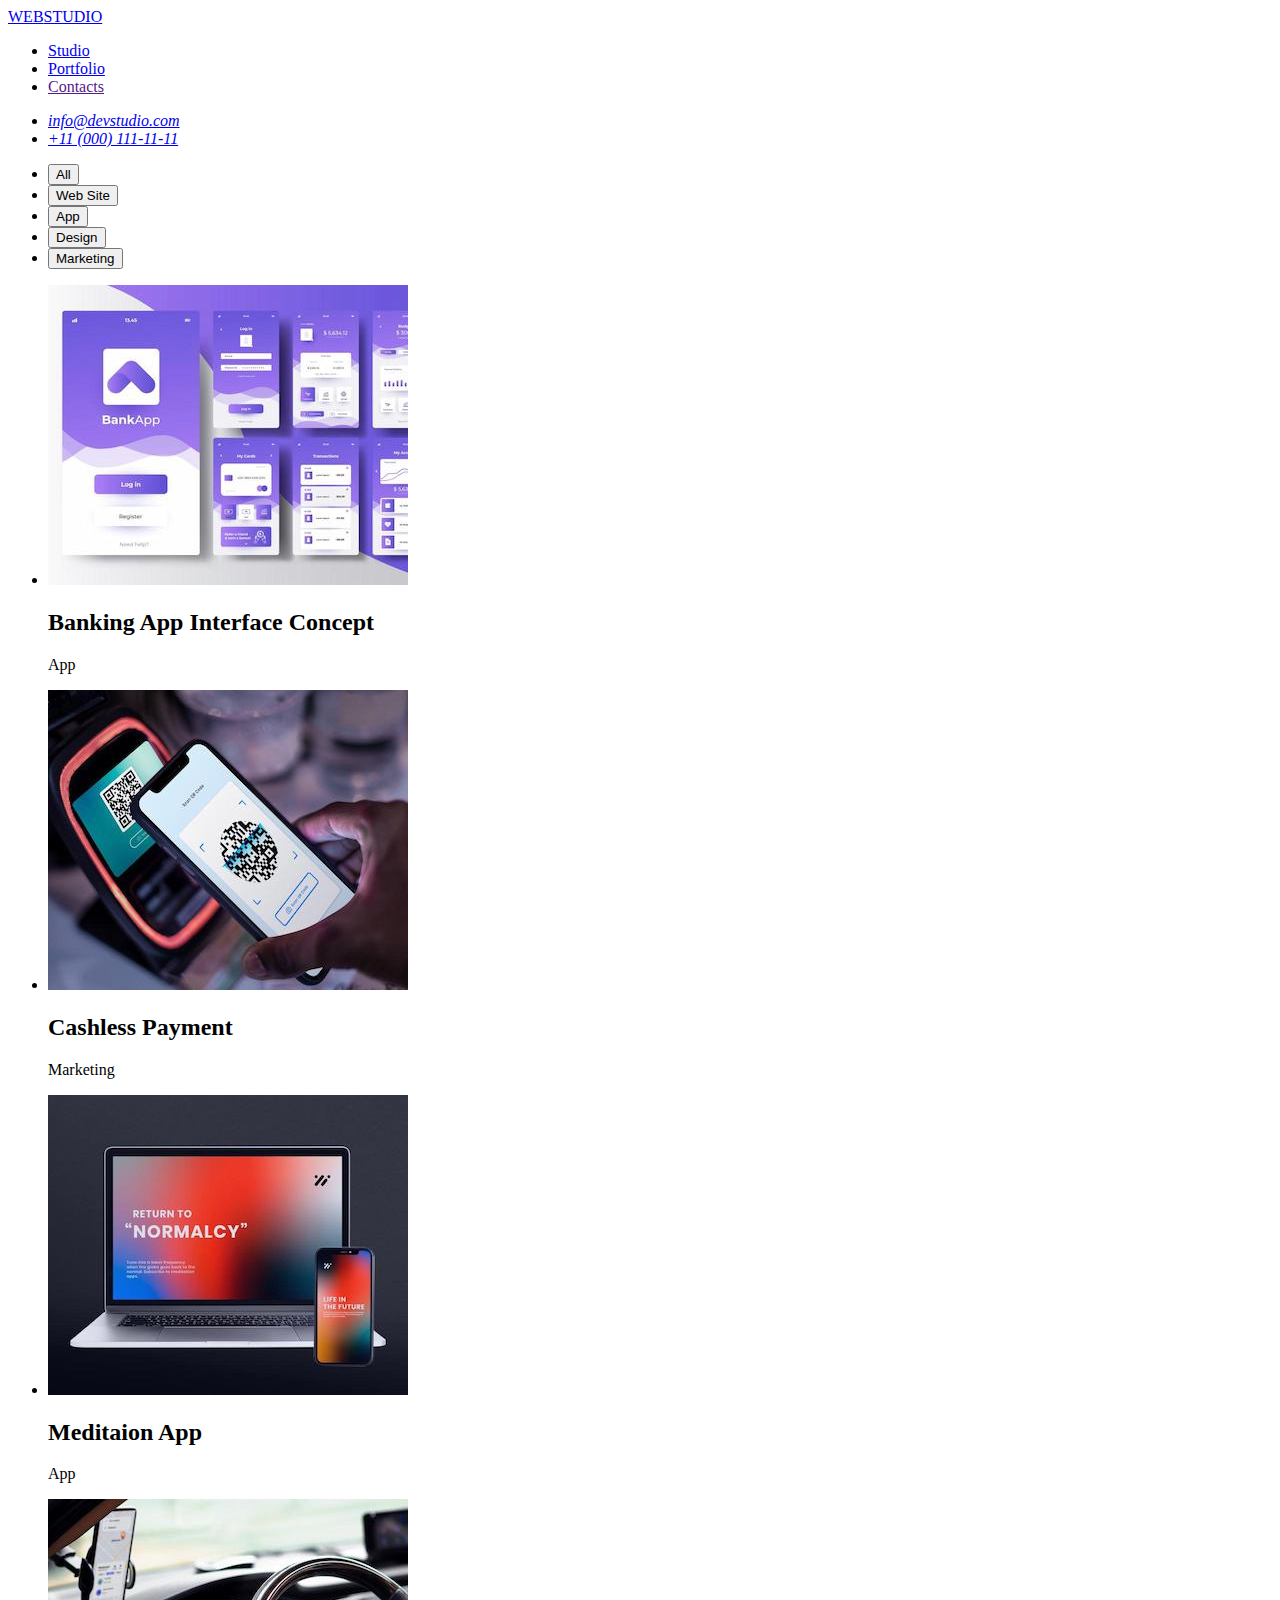
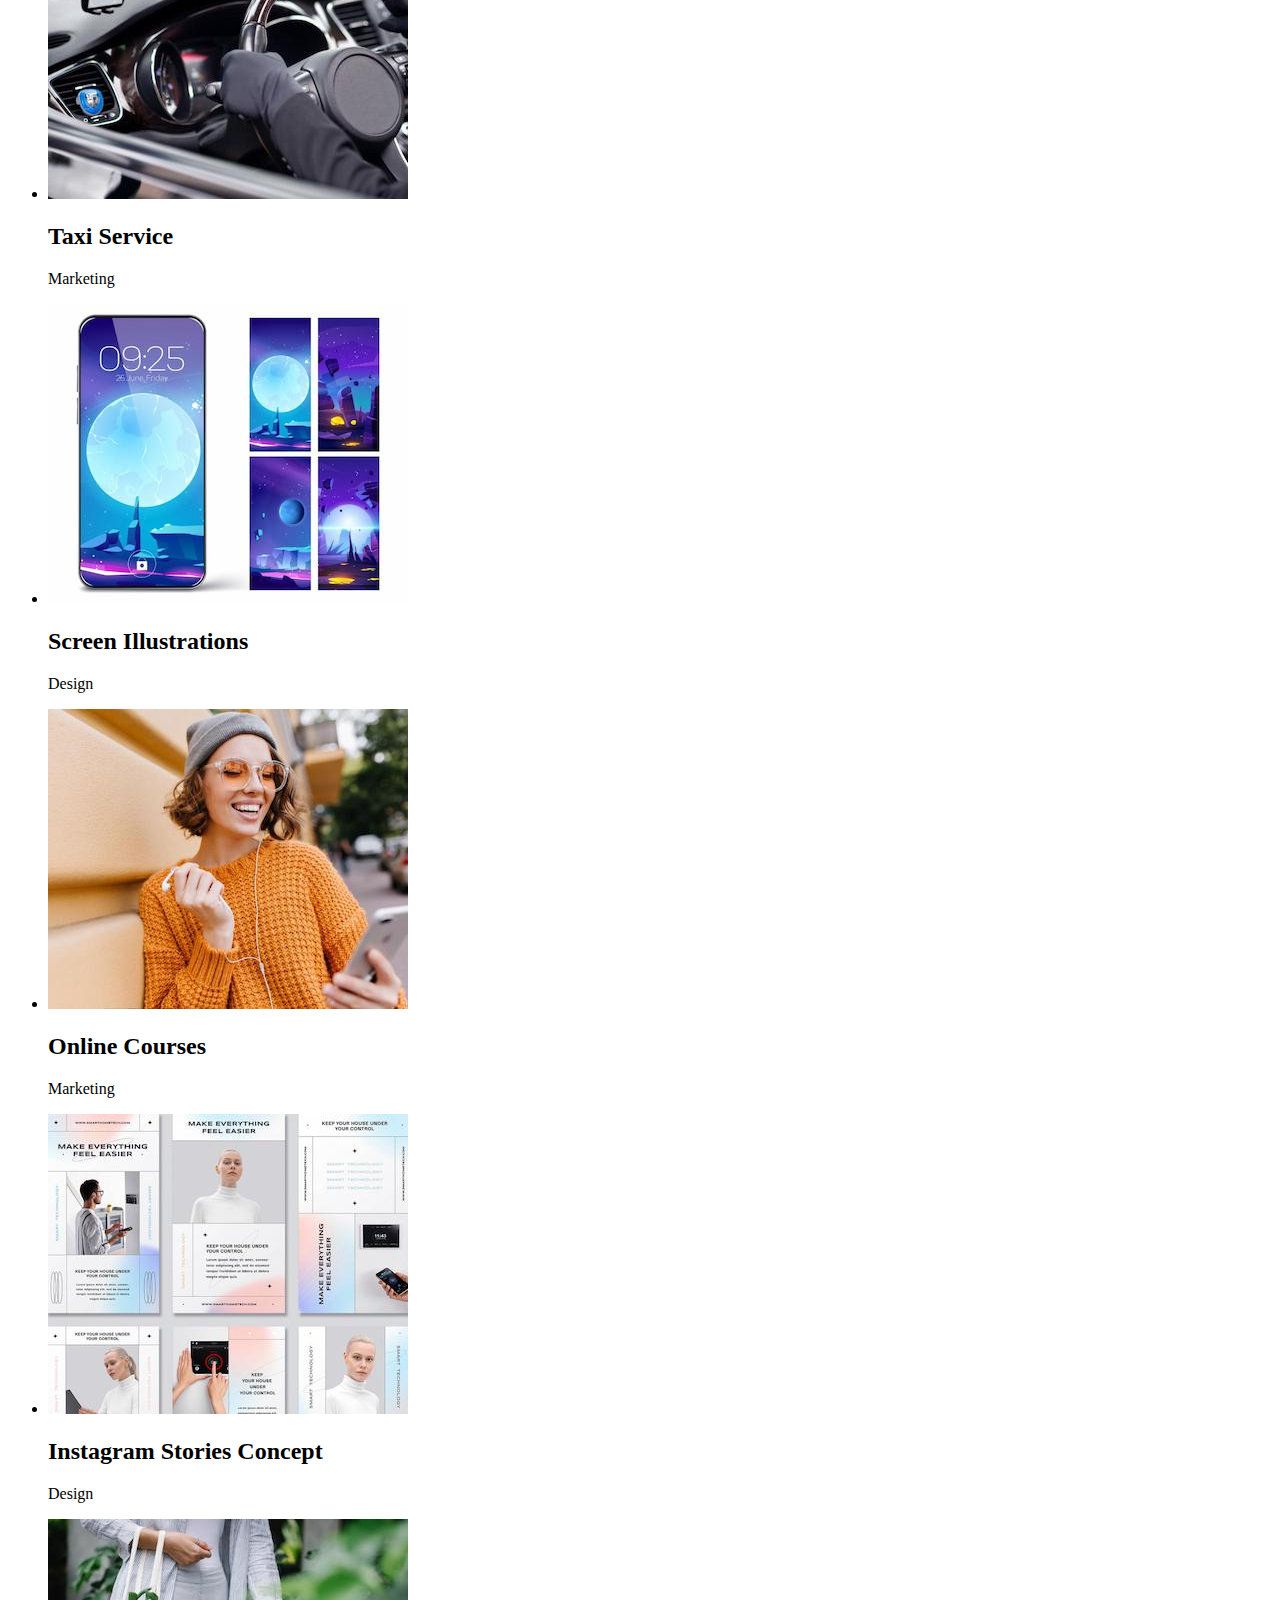
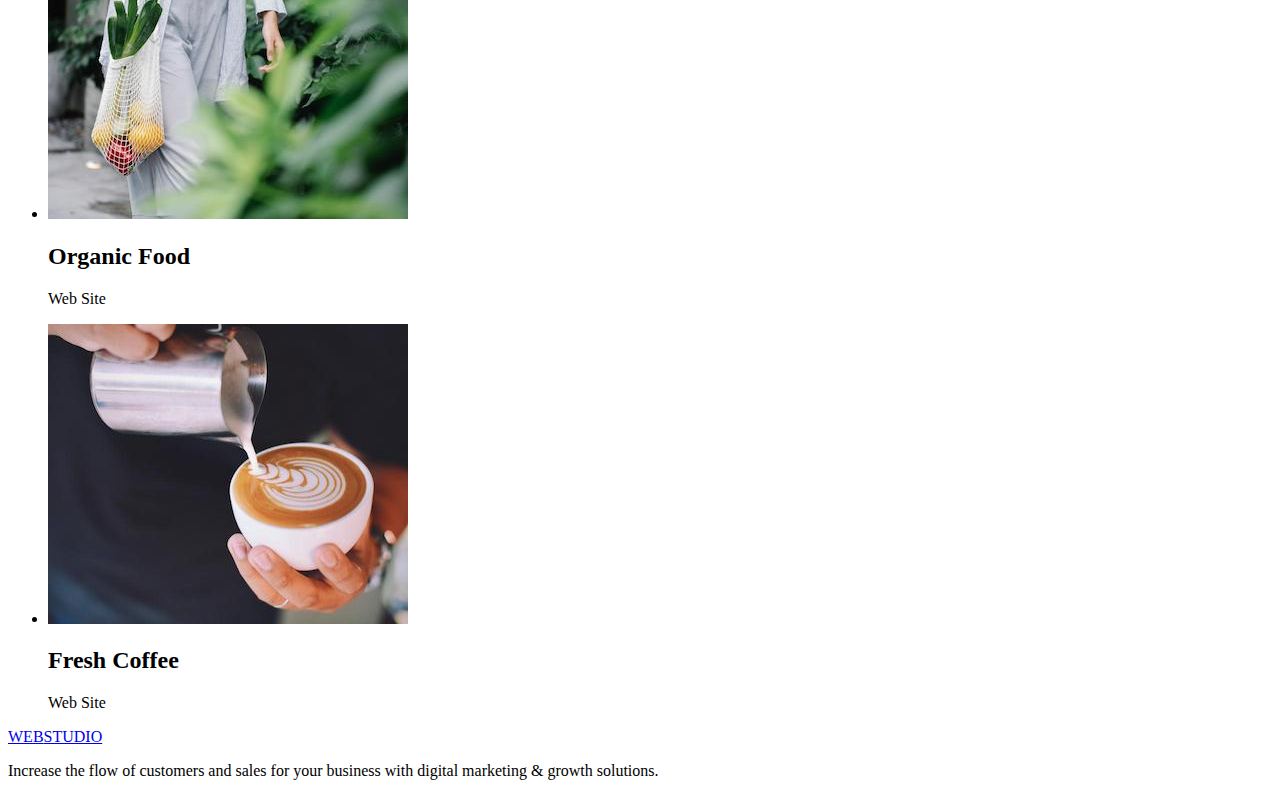
==== commit cd23bc17: "Update portfolio.html" ====
--- a/portfolio.html
+++ b/portfolio.html
@@ -8,7 +8,7 @@
     <link href="https://fonts.googleapis.com/css2?family=Roboto:wght@400;500;700&display=swap" rel="stylesheet">
     <link href="https://fonts.googleapis.com/css2?family=Raleway:wght@800&display=swap" rel="stylesheet">
     <title>WebStudio</title>
-    <link rel="stylesheet" href="style/portfolio.css">
+    <link rel="stylesheet" href="css/style.css">
     <link rel="stylesheet" href="node_modules/modern-normalize/modern-normalize.css" type="text/html">
 </head>
 
@@ -35,11 +35,11 @@
         <section class="webstudio-filter-container">
             <div class="webstudio-filter-portfolio-jobs-container">
                 <ul class="webstudio-filter-buttons">
-                    <li><button class="webstudio-services-style-buttons-items" type="button">All</button></li>
-                    <li><button class="webstudio-services-style-buttons-items" type="button">Web Site</button></li>
-                    <li><button class="webstudio-services-style-buttons-items" type="button">App</button></li>
-                    <li><button class="webstudio-services-style-buttons-items" type="button">Design</button></li>
-                    <li><button class="webstudio-services-style-buttons-items" type="button">Marketing</button></li>
+                    <li class="webstudio-services-style-buttons-items"><button  type="button">All</button></li>
+                    <li class="webstudio-services-style-buttons-items"><button type="button">Web Site</button></li>
+                    <li class="webstudio-services-style-buttons-items"><button type="button">App</button></li>
+                    <li class="webstudio-services-style-buttons-items"><button type="button">Design</button></li>
+                    <li class="webstudio-services-style-buttons-items"><button type="button">Marketing</button></li>
                 </ul>
                 <ul class="webstudio-filter-portfolio-jobs-cards">
                     <li class="webstudio-filter-portfolio-jobs-cards-items">
@@ -121,4 +121,4 @@
 
 </body>
 
-</html>+</html>
